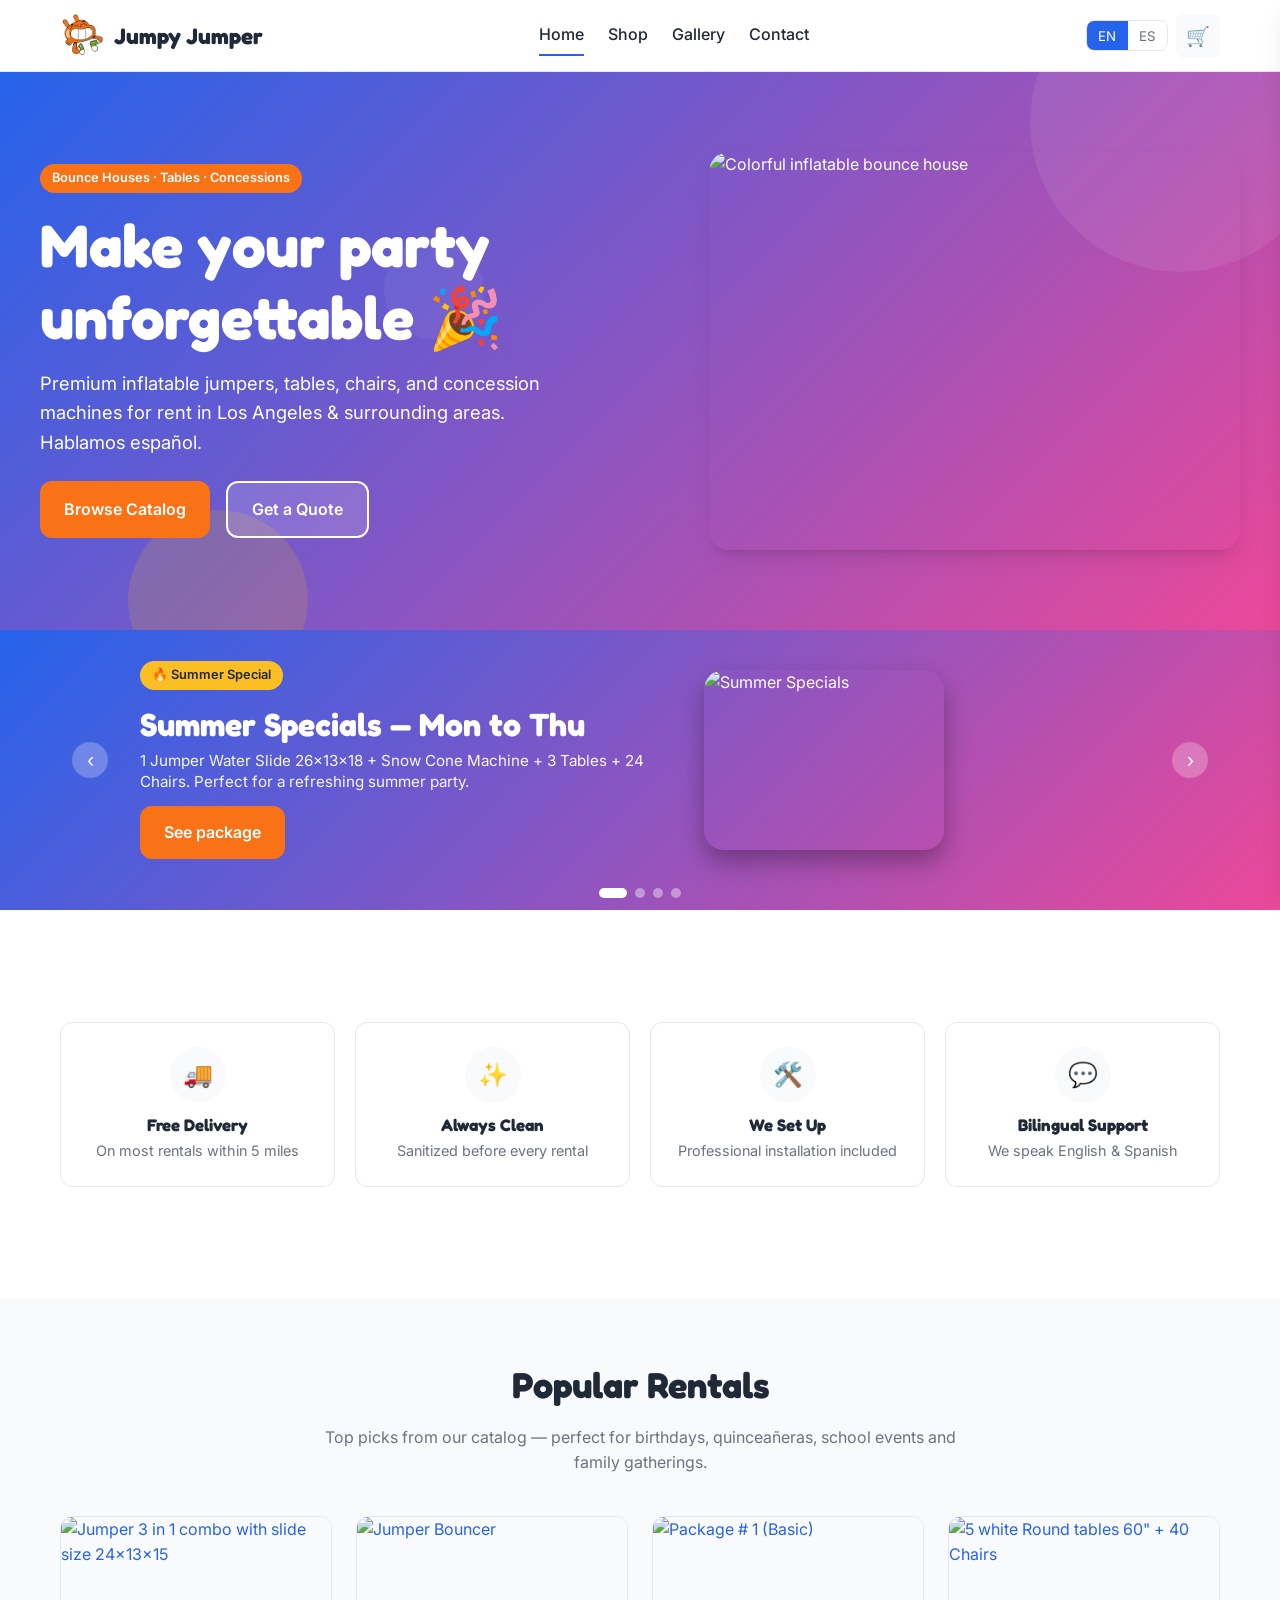
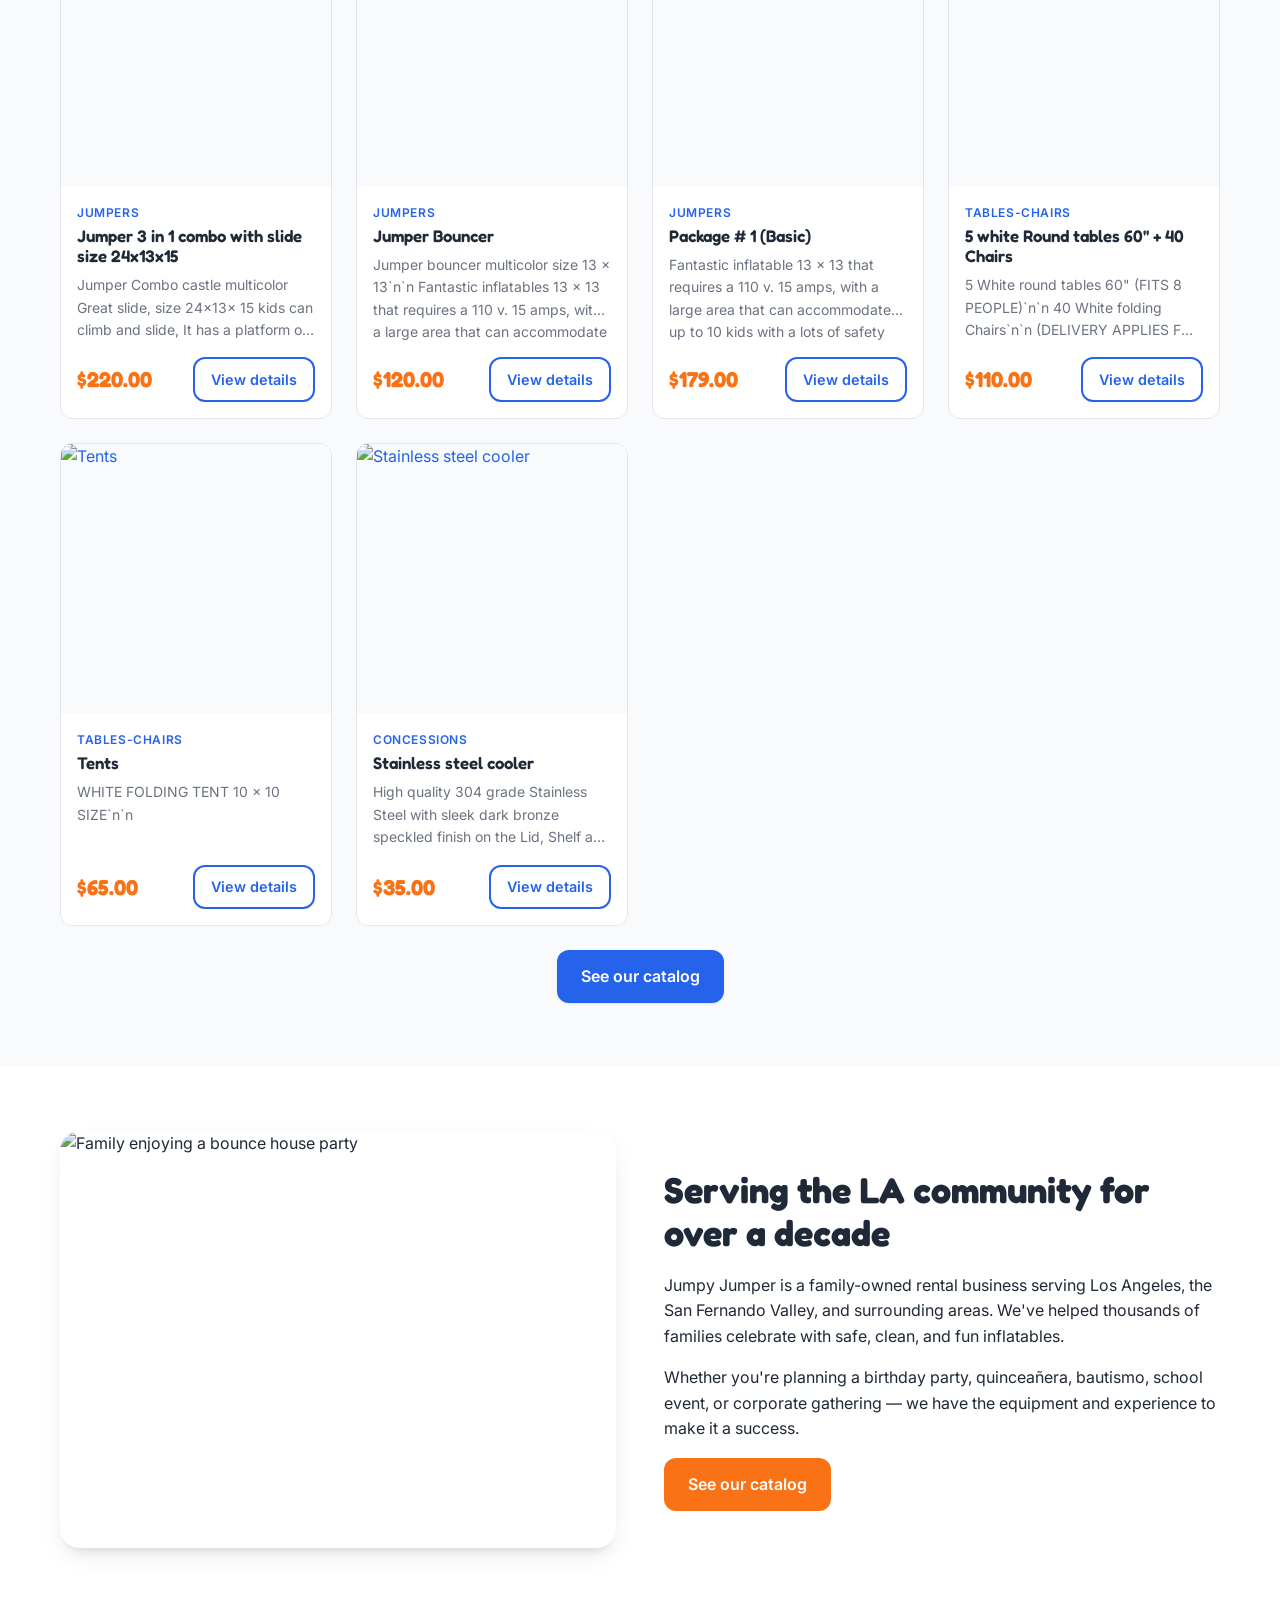
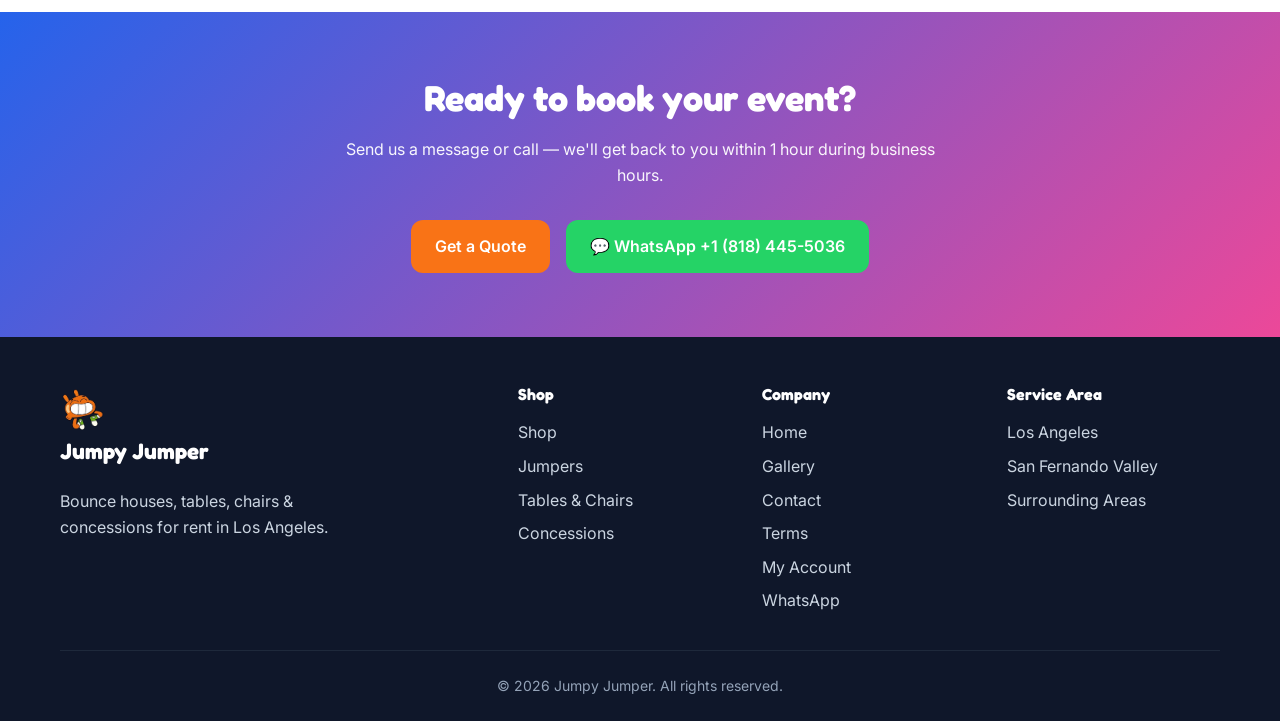
==== index.html @ 6c8d1ab4 "Initial commit" ====
<!DOCTYPE html>
<html lang="en" data-lang="en">
<head>
  <meta charset="UTF-8" />
  <meta name="viewport" content="width=device-width, initial-scale=1" />
  <title>Jumpy Jumper — Bounce Houses, Tables & Concessions for Rent in LA</title>
  <meta name="description" content="Premium inflatable jumpers, tables, chairs, and concession machines for rent in Los Angeles & surrounding areas. Bilingual service. Free delivery within 5 miles." />
  <meta property="og:title" content="Jumpy Jumper — Bounce House Rentals in LA" />
  <meta property="og:description" content="Castillos inflables, mesas y concesiones en renta en Los Angeles." />

  <link rel="preconnect" href="https://fonts.googleapis.com" />
  <link rel="preconnect" href="https://fonts.gstatic.com" crossorigin />
  <link href="https://fonts.googleapis.com/css2?family=Inter:wght@400;500;600;700&family=Fredoka:wght@500;600;700&display=swap" rel="stylesheet" />

  <link rel="stylesheet" href="css/styles.css" />
  <link rel="stylesheet" href="css/animations.css" />

  <link rel="icon" type="image/x-icon" href="assets/favicon.ico" />
  <link rel="icon" type="image/png" href="assets/logo.png" />
</head>
<body>
  <header class="jj-header">
    <div class="jj-container jj-header__inner">
      <a href="index.html" class="jj-logo">
        <img src="assets/logo.png" alt="Jumpy Jumper" class="jj-logo__img" />
        <span>Jumpy Jumper</span>
      </a>
      <nav class="jj-nav" aria-label="Main">
        <a href="index.html" data-i18n="nav.home">Home</a>
        <a href="shop.html" data-i18n="nav.shop">Shop</a>
        <a href="gallery.html" data-i18n="nav.gallery">Gallery</a>
        <a href="contact.html" data-i18n="nav.contact">Contact</a>
      </nav>
      <div class="jj-header__actions">
        <div class="jj-lang-toggle" role="group" aria-label="Language">
          <button data-set-lang="en" class="is-active">EN</button>
          <button data-set-lang="es">ES</button>
        </div>
        <button id="jjCartBtn" class="jj-cart-btn" aria-label="Open cart">
          <span aria-hidden="true">🛒</span>
          <span id="jjCartCount" class="jj-cart-count" style="display: none;">0</span>
        </button>
        <button id="jjMenuToggle" class="jj-menu-toggle" aria-label="Open menu">☰</button>
      </div>
    </div>
    <div id="jjMobileNav" class="jj-mobile-nav">
      <a href="index.html" data-i18n="nav.home">Home</a>
      <a href="shop.html" data-i18n="nav.shop">Shop</a>
      <a href="gallery.html" data-i18n="nav.gallery">Gallery</a>
      <a href="contact.html" data-i18n="nav.contact">Contact</a>
    </div>
  </header>
  <section class="jj-hero">
    <div class="jj-hero__shapes">
      <span></span><span></span><span></span>
    </div>
    <div class="jj-container jj-hero__inner">
      <div class="jj-hero__text">
        <span class="jj-tag" data-i18n="home.tag">Bounce Houses · Tables · Concessions</span>
        <h1 data-i18n="home.title">Make your party unforgettable 🎉</h1>
        <p data-i18n="home.subtitle">Premium inflatable jumpers, tables, chairs, and concession machines for rent in Los Angeles & surrounding areas. Hablamos español.</p>
        <div class="jj-hero__cta">
          <a href="shop.html" class="jj-btn jj-btn--accent" data-i18n="home.ctaShop">Browse Catalog</a>
          <a href="contact.html" class="jj-btn jj-btn--ghost" style="background: rgba(255,255,255,.15); color: white; border-color: white;" data-i18n="home.ctaContact">Get a Quote</a>
        </div>
      </div>
      <div class="jj-hero__image">
        <img src="https://images.unsplash.com/photo-1530103862676-de8c9debad1d?w=900&q=80&auto=format&fit=crop" alt="Colorful inflatable bounce house" />
      </div>
    </div>
  </section>

  
  <!-- PROMO BANNER -->
  <section class="jj-promo-banner" id="jjPromoBanner">
    <div class="jj-container">
      <div class="jj-promo-banner__inner">
        <div class="jj-promo-slide is-active" data-slide="0">
          <div class="jj-promo-slide__content">
            <span class="jj-tag" data-i18n="promo.s1.tag">🔥 Summer Special</span>
            <h2 class="jj-promo-slide__title" data-i18n="promo.s1.title">Summer Specials — Mon to Thu</h2>
            <p class="jj-promo-slide__desc" data-i18n="promo.s1.desc">1 Jumper Water Slide 26x13x18 + Snow Cone Machine + 3 Tables + 24 Chairs. Perfect for a refreshing summer party.</p>
            <a href="shop.html" class="jj-btn jj-btn--accent" data-i18n="promo.s1.cta">See package</a>
          </div>
          <div class="jj-promo-slide__image">
            <img src="https://www.jumpy-jumper.com/web/wp-content/uploads/2017/07/slide-9-5.gif" alt="Summer Specials" loading="lazy" />
          </div>
        </div>

        <div class="jj-promo-slide" data-slide="1">
          <div class="jj-promo-slide__content">
            <span class="jj-tag" data-i18n="promo.s2.tag">💰 Save More</span>
            <h2 class="jj-promo-slide__title" data-i18n="promo.s2.title">Combo Packages from $170</h2>
            <p class="jj-promo-slide__desc" data-i18n="promo.s2.desc">Jumper combo with slide + 3 tables + 24 chairs. The best value for houses and parks.</p>
            <a href="shop.html" class="jj-btn jj-btn--accent" data-i18n="promo.s2.cta">Browse packages</a>
          </div>
          <div class="jj-promo-slide__image">
            <img src="https://www.jumpy-jumper.com/web/wp-content/uploads/2017/07/slide-7-2.jpg" alt="Combo Packages" loading="lazy" />
          </div>
        </div>

        <div class="jj-promo-slide" data-slide="2">
          <div class="jj-promo-slide__content">
            <span class="jj-tag" data-i18n="promo.s3.tag">🎉 Special</span>
            <h2 class="jj-promo-slide__title" data-i18n="promo.s3.title">Big size Jumper 3 in 1 Combo</h2>
            <p class="jj-promo-slide__desc" data-i18n="promo.s3.desc">31 x 15 x 15 ft. Ideal for big kids and teens. Long slide, room for everyone.</p>
            <a href="shop.html" class="jj-btn jj-btn--accent" data-i18n="promo.s3.cta">View details</a>
          </div>
          <div class="jj-promo-slide__image">
            <img src="https://www.jumpy-jumper.com/web/wp-content/uploads/2015/08/slide-41.jpg" alt="Big Jumper Combo" loading="lazy" />
          </div>
        </div>

        <div class="jj-promo-slide" data-slide="3">
          <div class="jj-promo-slide__content">
            <span class="jj-tag" data-i18n="promo.s4.tag">🌴 Pool Party</span>
            <h2 class="jj-promo-slide__title" data-i18n="promo.s4.title">Water Slides for Pool Parties</h2>
            <p class="jj-promo-slide__desc" data-i18n="promo.s4.desc">Make a splash with our water slides. Perfect for birthdays, summer camps and family gatherings.</p>
            <a href="shop.html" class="jj-btn jj-btn--accent" data-i18n="promo.s4.cta">Browse water slides</a>
          </div>
          <div class="jj-promo-slide__image">
            <img src="https://www.jumpy-jumper.com/web/wp-content/uploads/2015/08/slide-3.jpg" alt="Water Slides" loading="lazy" />
          </div>
        </div>

        <div class="jj-promo-banner__arrows">
          <button class="jj-promo-banner__arrow" id="jjPromoPrev" aria-label="Previous slide">‹</button>
          <button class="jj-promo-banner__arrow" id="jjPromoNext" aria-label="Next slide">›</button>
        </div>
      </div>

      <div class="jj-promo-banner__dots" id="jjPromoDots">
        <button class="jj-promo-banner__dot is-active" data-slide-to="0" aria-label="Slide 1"></button>
        <button class="jj-promo-banner__dot" data-slide-to="1" aria-label="Slide 2"></button>
        <button class="jj-promo-banner__dot" data-slide-to="2" aria-label="Slide 3"></button>
        <button class="jj-promo-banner__dot" data-slide-to="3" aria-label="Slide 4"></button>
      </div>
    </div>
  </section>

  <section class="jj-section">
    <div class="jj-container">
      <div class="jj-features">
        <div class="jj-feature">
          <div class="jj-feature__icon">🚚</div>
          <h3 data-i18n="feat.delivery.title">Free Delivery</h3>
          <p data-i18n="feat.delivery.desc">On most rentals within 5 miles</p>
        </div>
        <div class="jj-feature">
          <div class="jj-feature__icon">✨</div>
          <h3 data-i18n="feat.clean.title">Always Clean</h3>
          <p data-i18n="feat.clean.desc">Sanitized before every rental</p>
        </div>
        <div class="jj-feature">
          <div class="jj-feature__icon">🛠️</div>
          <h3 data-i18n="feat.setup.title">We Set Up</h3>
          <p data-i18n="feat.setup.desc">Professional installation included</p>
        </div>
        <div class="jj-feature">
          <div class="jj-feature__icon">💬</div>
          <h3 data-i18n="feat.support.title">Bilingual Support</h3>
          <p data-i18n="feat.support.desc">We speak English & Spanish</p>
        </div>
      </div>
    </div>
  </section>

  <section class="jj-section jj-section--alt">
    <div class="jj-container">
      <div class="jj-section-header">
        <h2 data-i18n="home.featured.title">Popular Rentals</h2>
        <p data-i18n="home.featured.subtitle">Top picks from our catalog — perfect for birthdays, quinceañeras, school events and family gatherings.</p>
      </div>
      <div id="jjFeaturedGrid" class="jj-grid">
        <div class="jj-loading"><div class="jj-spinner"></div></div>
      </div>
      <div class="jj-text-center jj-mt-3">
        <a href="shop.html" class="jj-btn jj-btn--primary" data-i18n="home.about.cta">See our catalog</a>
      </div>
    </div>
  </section>

  <section class="jj-section">
    <div class="jj-container">
      <div class="jj-about-grid">
        <div class="jj-hero__image" style="aspect-ratio: 4/3;">
          <img src="https://images.unsplash.com/photo-1530103862676-de8c9debad1d?w=900&q=80&auto=format&fit=crop" alt="Family enjoying a bounce house party" />
        </div>
        <div>
          <h2 data-i18n="home.about.title">Serving the LA community for over a decade</h2>
          <p data-i18n="home.about.p1">Jumpy Jumper is a family-owned rental business serving Los Angeles, the San Fernando Valley, and surrounding areas. We've helped thousands of families celebrate with safe, clean, and fun inflatables.</p>
          <p data-i18n="home.about.p2">Whether you're planning a birthday party, quinceañera, bautismo, school event, or corporate gathering — we have the equipment and experience to make it a success.</p>
          <a href="shop.html" class="jj-btn jj-btn--accent" data-i18n="home.about.cta">See our catalog</a>
        </div>
      </div>
    </div>
  </section>

  <section class="jj-section" style="background: linear-gradient(135deg, var(--jj-blue), var(--jj-pink)); color: white; text-align: center;">
    <div class="jj-container">
      <h2 style="color: white;" data-i18n="home.cta.title">Ready to book your event?</h2>
      <p style="opacity: 0.95; max-width: 600px; margin: 0 auto 2rem;" data-i18n="home.cta.subtitle">Send us a message or call — we'll get back to you within 1 hour during business hours.</p>
      <div class="jj-flex" style="justify-content: center;">
        <a href="contact.html" class="jj-btn jj-btn--accent" data-i18n="home.ctaContact">Get a Quote</a>
        <a href="https://wa.me/18184455036" target="_blank" rel="noopener" class="jj-btn" style="background: #25D366; color: white;">💬 WhatsApp +1 (818) 445-5036</a>
      </div>
    </div>
  </section>
  <footer class="jj-footer">
    <div class="jj-container">
      <div class="jj-footer__grid">
        <div>
          <a href="index.html" class="jj-logo" style="color: white; margin-bottom: 1rem;">
            <img src="assets/logo.png" alt="Jumpy Jumper" class="jj-logo__img" />
            <span>Jumpy Jumper</span>
          </a>
          <p data-i18n="footer.tagline" style="margin-top: 1rem; max-width: 320px;">Bounce houses, tables, chairs & concessions for rent in Los Angeles.</p>
        </div>
        <div>
          <h4 data-i18n="footer.shop">Shop</h4>
          <a href="shop.html" data-i18n="nav.shop">Shop</a>
          <a href="shop.html?cat=jumpers">Jumpers</a>
          <a href="shop.html?cat=tables-chairs">Tables & Chairs</a>
          <a href="shop.html?cat=concessions">Concessions</a>
        </div>
        <div>
          <h4 data-i18n="footer.company">Company</h4>
          <a href="index.html" data-i18n="nav.home">Home</a>
          <a href="gallery.html" data-i18n="nav.gallery">Gallery</a>
          <a href="contact.html" data-i18n="nav.contact">Contact</a>
          <a href="terms.html" data-i18n="nav.terms">Terms</a>
          <a href="account.html" data-i18n="nav.account">My Account</a>
          <a href="https://wa.me/18184455036" target="_blank" rel="noopener">WhatsApp</a>
        </div>
        <div>
          <h4 data-i18n="footer.service">Service Area</h4>
          <a>Los Angeles</a>
          <a>San Fernando Valley</a>
          <a>Surrounding Areas</a>
        </div>
      </div>
      <div class="jj-footer__bottom">
        <span data-i18n="footer.legal">© 2026 Jumpy Jumper. All rights reserved.</span>
      </div>
    </div>
  </footer>
  <div id="jjCartOverlay" class="jj-cart-overlay"></div>
  <aside id="jjCart" class="jj-cart" aria-label="Shopping cart">
    <div class="jj-cart__header">
      <h2 data-i18n="cart.title">Your Cart</h2>
      <button id="jjCartClose" class="jj-cart__close" aria-label="Close cart">✕</button>
    </div>
    <div id="jjCartBody" class="jj-cart__body"></div>
    <div id="jjCartFooter" class="jj-cart__footer" style="display: none;">
      <div class="jj-cart__total">
        <span data-i18n="cart.subtotal">Subtotal</span>
        <span id="jjCartTotal">$0.00</span>
      </div>
      <div class="jj-cart__checkout-btns">
        <button id="jjCheckoutWhatsApp" class="jj-btn jj-btn--accent jj-btn--block">💬 <span data-i18n="cart.checkout.whatsapp">Checkout via WhatsApp</span></button>
        <button id="jjCheckoutEmail" class="jj-btn jj-btn--ghost jj-btn--block">✉️ <span data-i18n="cart.checkout.email">Checkout via Email</span></button>
      </div>
      <p class="jj-cart__note" data-i18n="cart.note">We'll confirm availability and total (incl. delivery & taxes) within 1 hour.</p>
    </div>
  </aside>
  <script src="js/i18n.js"></script>
  <script src="js/cart.js"></script>
  <script src="js/main.js"></script>
  <script src="js/animations.js"></script>
  <script>jjApplyI18N(jjGetLang());</script>
</body>
</html>
---- css/styles.css ----
/* ============================================
   JUMPY JUMPER —â€ Modern re-design
   Mobile-first, bilingual, WCAG-friendly
   ============================================ */

:root {
  /* Palette */
  --jj-blue: #2563eb;
  --jj-blue-dark: #1d4ed8;
  --jj-orange: #f97316;
  --jj-orange-dark: #ea580c;
  --jj-yellow: #fbbf24;
  --jj-pink: #ec4899;
  --jj-green: #10b981;
  --jj-text: #1f2937;
  --jj-text-muted: #6b7280;
  --jj-bg: #ffffff;
  --jj-bg-alt: #f9fafb;
  --jj-border: #e5e7eb;
  --jj-shadow: 0 1px 3px rgba(0,0,0,.06), 0 1px 2px rgba(0,0,0,.04);
  --jj-shadow-lg: 0 10px 25px -5px rgba(0,0,0,.1), 0 8px 10px -6px rgba(0,0,0,.1);

  /* Sizing */
  --jj-radius: 12px;
  --jj-radius-sm: 8px;
  --jj-radius-lg: 20px;
  --jj-container: 1200px;
  --jj-header-h: 72px;

  /* Type */
  --jj-font-body: 'Inter', -apple-system, BlinkMacSystemFont, 'Segoe UI', Roboto, sans-serif;
  --jj-font-display: 'Fredoka', 'Inter', sans-serif;
}

*, *::before, *::after { box-sizing: border-box; }

html { scroll-behavior: smooth; }

body {
  margin: 0;
  font-family: var(--jj-font-body);
  color: var(--jj-text);
  background: var(--jj-bg);
  line-height: 1.6;
  -webkit-font-smoothing: antialiased;
}

img { max-width: 100%; height: auto; display: block; }

a { color: var(--jj-blue); text-decoration: none; }
a:hover { color: var(--jj-blue-dark); }

h1, h2, h3, h4 {
  font-family: var(--jj-font-display);
  font-weight: 700;
  line-height: 1.2;
  margin: 0 0 0.5em;
  color: var(--jj-text);
}

h1 { font-size: clamp(2rem, 5vw, 3.25rem); }
h2 { font-size: clamp(1.5rem, 3.5vw, 2.25rem); }
h3 { font-size: clamp(1.15rem, 2.5vw, 1.4rem); }

p { margin: 0 0 1em; }

button { font-family: inherit; cursor: pointer; border: none; background: none; }

/* ============================================
   LAYOUT
   ============================================ */
.jj-container {
  max-width: var(--jj-container);
  margin: 0 auto;
  padding: 0 1.25rem;
}

.jj-section { padding: 4rem 0; }
.jj-section--alt { background: var(--jj-bg-alt); }

.jj-grid {
  display: grid;
  gap: 1.5rem;
  grid-template-columns: repeat(auto-fill, minmax(260px, 1fr));
}

.jj-flex { display: flex; flex-wrap: wrap; gap: 1rem; align-items: center; }

/* ============================================
   BUTTONS
   ============================================ */
.jj-btn {
  display: inline-flex;
  align-items: center;
  justify-content: center;
  gap: 0.5rem;
  padding: 0.85rem 1.5rem;
  border-radius: var(--jj-radius);
  font-weight: 600;
  font-size: 1rem;
  transition: transform .15s ease, box-shadow .15s ease, background .15s ease;
  text-align: center;
  min-height: 48px;
}
.jj-btn:hover { transform: translateY(-1px); }
.jj-btn:active { transform: translateY(0); }

.jj-btn--primary { background: var(--jj-blue); color: white; box-shadow: var(--jj-shadow); }
.jj-btn--primary:hover { background: var(--jj-blue-dark); color: white; }

.jj-btn--accent { background: var(--jj-orange); color: white; }
.jj-btn--accent:hover { background: var(--jj-orange-dark); color: white; }

.jj-btn--ghost { background: white; color: var(--jj-blue); border: 2px solid var(--jj-blue); }
.jj-btn--ghost:hover { background: var(--jj-blue); color: white; }

.jj-btn--block { width: 100%; }
.jj-btn--sm { padding: 0.55rem 1rem; min-height: 38px; font-size: 0.9rem; }

/* ============================================
   HEADER
   ============================================ */
.jj-header {
  position: sticky;
  top: 0;
  z-index: 50;
  background: rgba(255,255,255,0.95);
  backdrop-filter: blur(8px);
  border-bottom: 1px solid var(--jj-border);
  height: var(--jj-header-h);
  display: flex;
  align-items: center;
}
.jj-header__inner {
  display: flex;
  align-items: center;
  justify-content: space-between;
  width: 100%;
  gap: 1rem;
}
.jj-logo {
  display: flex;
  align-items: center;
  gap: 0.6rem;
  font-family: var(--jj-font-display);
  font-size: 1.4rem;
  font-weight: 700;
  color: var(--jj-text);
}
.jj-logo__mark {
  width: 38px; height: 38px;
  border-radius: 50%;
  background: linear-gradient(135deg, var(--jj-blue), var(--jj-orange));
  display: grid; place-items: center;
  color: white; font-size: 1.3rem;
}
.jj-logo__img {
  height: 44px;
  width: auto;
  border-radius: 8px;
}
.jj-logo:hover { color: var(--jj-text); }

.jj-nav { display: none; gap: 1.5rem; align-items: center; }
.jj-nav a {
  color: var(--jj-text);
  font-weight: 500;
  padding: 0.4rem 0;
  border-bottom: 2px solid transparent;
  transition: border-color .15s ease;
}
.jj-nav a:hover, .jj-nav a.is-active {
  border-bottom-color: var(--jj-blue);
  color: var(--jj-text);
}

.jj-header__actions { display: flex; align-items: center; gap: 0.5rem; }

.jj-lang-toggle {
  display: inline-flex;
  border: 1px solid var(--jj-border);
  border-radius: var(--jj-radius-sm);
  overflow: hidden;
  font-size: 0.85rem;
  font-weight: 600;
}
.jj-lang-toggle button {
  padding: 0.4rem 0.7rem;
  color: var(--jj-text-muted);
  background: white;
}
.jj-lang-toggle button.is-active {
  background: var(--jj-blue);
  color: white;
}

.jj-cart-btn {
  position: relative;
  width: 44px; height: 44px;
  border-radius: var(--jj-radius-sm);
  background: var(--jj-bg-alt);
  display: grid; place-items: center;
  color: var(--jj-text);
  font-size: 1.2rem;
}
.jj-cart-btn:hover { background: var(--jj-border); }
.jj-cart-count {
  position: absolute;
  top: -4px; right: -4px;
  background: var(--jj-orange);
  color: white;
  font-size: 0.7rem;
  font-weight: 700;
  min-width: 20px; height: 20px;
  border-radius: 10px;
  display: grid; place-items: center;
  padding: 0 5px;
}

.jj-menu-toggle {
  display: grid;
  width: 44px; height: 44px;
  place-items: center;
  border-radius: var(--jj-radius-sm);
  background: var(--jj-bg-alt);
  color: var(--jj-text);
  font-size: 1.3rem;
}

.jj-mobile-nav {
  display: none;
  position: absolute;
  top: var(--jj-header-h);
  left: 0; right: 0;
  background: white;
  border-bottom: 1px solid var(--jj-border);
  padding: 1rem;
  box-shadow: var(--jj-shadow);
}
.jj-mobile-nav.is-open { display: block; }
.jj-mobile-nav a {
  display: block;
  padding: 0.75rem 0.5rem;
  color: var(--jj-text);
  font-weight: 500;
  border-bottom: 1px solid var(--jj-border);
}

@media (min-width: 880px) {
  .jj-nav { display: flex; }
  .jj-menu-toggle { display: none; }
}

.jj-about-grid {
  display: grid;
  grid-template-columns: 1fr;
  gap: 3rem;
  align-items: center;
}
@media (min-width: 760px) {
  .jj-about-grid { grid-template-columns: 1fr 1fr; gap: 3rem; }
}

/* ============================================
   HERO
   ============================================ */
.jj-hero {
  position: relative;
  min-height: 480px;
  background: linear-gradient(135deg, var(--jj-blue) 0%, var(--jj-pink) 100%);
  color: white;
  display: flex;
  align-items: center;
  overflow: hidden;
}
.jj-hero__inner {
  display: grid;
  grid-template-columns: 1fr;
  gap: 2rem;
  align-items: center;
  padding: 3rem 0;
  position: relative;
  z-index: 2;
}
.jj-hero__text h1 {
  color: white;
  font-size: clamp(2.25rem, 6vw, 3.75rem);
  margin-bottom: 1rem;
}
.jj-hero__text p {
  font-size: 1.15rem;
  opacity: 0.95;
  margin-bottom: 1.5rem;
  max-width: 540px;
}
.jj-hero__cta { display: flex; gap: 1rem; flex-wrap: wrap; }
.jj-hero__image {
  border-radius: var(--jj-radius-lg);
  overflow: hidden;
  box-shadow: var(--jj-shadow-lg);
  aspect-ratio: 4/3;
}
.jj-hero__image img { width: 100%; height: 100%; object-fit: cover; }

.jj-hero__shapes {
  position: absolute; inset: 0;
  pointer-events: none;
  overflow: hidden;
  z-index: 1;
}
.jj-hero__shapes span {
  position: absolute;
  border-radius: 50%;
  background: rgba(255,255,255,0.08);
}
.jj-hero__shapes span:nth-child(1) { width: 300px; height: 300px; top: -100px; right: -50px; }
.jj-hero__shapes span:nth-child(2) { width: 180px; height: 180px; bottom: -60px; left: 10%; background: rgba(255,200,0,0.15); }
.jj-hero__shapes span:nth-child(3) { width: 100px; height: 100px; top: 30%; left: 30%; background: rgba(255,255,255,0.05); }

@media (min-width: 760px) {
  .jj-hero__inner { grid-template-columns: 1.2fr 1fr; padding: 5rem 0; }
}

/* ============================================
   FEATURES (icon row)
   ============================================ */
.jj-features {
  display: grid;
  grid-template-columns: repeat(auto-fit, minmax(220px, 1fr));
  gap: 1.25rem;
  padding: 3rem 0;
}
.jj-feature {
  background: white;
  border: 1px solid var(--jj-border);
  border-radius: var(--jj-radius);
  padding: 1.5rem;
  text-align: center;
  transition: transform .2s, box-shadow .2s;
}
.jj-feature:hover { transform: translateY(-4px); box-shadow: var(--jj-shadow-lg); }
.jj-feature__icon {
  width: 56px; height: 56px;
  margin: 0 auto 0.75rem;
  border-radius: 50%;
  background: var(--jj-bg-alt);
  display: grid; place-items: center;
  font-size: 1.5rem;
}
.jj-feature h3 { font-size: 1.05rem; margin-bottom: 0.25rem; }
.jj-feature p { font-size: 0.9rem; color: var(--jj-text-muted); margin: 0; }

/* ============================================
   PRODUCT CARD
   ============================================ */
.jj-card {
  background: white;
  border: 1px solid var(--jj-border);
  border-radius: var(--jj-radius);
  overflow: hidden;
  transition: transform .2s, box-shadow .2s;
  display: flex;
  flex-direction: column;
}
.jj-card:hover { transform: translateY(-4px); box-shadow: var(--jj-shadow-lg); }
.jj-card__img {
  aspect-ratio: 1;
  overflow: hidden;
  background: var(--jj-bg-alt);
}
.jj-card__img img {
  width: 100%; height: 100%; object-fit: cover;
  transition: transform .35s ease;
}
.jj-card:hover .jj-card__img img { transform: scale(1.05); }
.jj-card__body { padding: 1rem; flex: 1; display: flex; flex-direction: column; }
.jj-card__cat {
  font-size: 0.75rem;
  text-transform: uppercase;
  letter-spacing: 0.05em;
  color: var(--jj-blue);
  font-weight: 600;
  margin-bottom: 0.25rem;
}
.jj-card__title {
  font-family: var(--jj-font-display);
  font-weight: 600;
  font-size: 1.05rem;
  margin-bottom: 0.5rem;
  color: var(--jj-text);
}
.jj-card__title a { color: inherit; }
.jj-card__desc {
  font-size: 0.875rem;
  color: var(--jj-text-muted);
  margin-bottom: 1rem;
  flex: 1;
  display: -webkit-box;
  -webkit-line-clamp: 3;
  -webkit-box-orient: vertical;
  overflow: hidden;
}
.jj-card__footer {
  display: flex;
  align-items: center;
  justify-content: space-between;
  gap: 0.75rem;
}
.jj-card__price {
  font-family: var(--jj-font-display);
  font-size: 1.35rem;
  font-weight: 700;
  color: var(--jj-orange);
}

/* ============================================
   CATEGORY PILLS
   ============================================ */
.jj-categories {
  display: flex;
  gap: 0.5rem;
  flex-wrap: wrap;
  margin-bottom: 2rem;
}
.jj-cat-pill {
  padding: 0.55rem 1.1rem;
  border-radius: 999px;
  border: 1px solid var(--jj-border);
  background: white;
  color: var(--jj-text);
  font-weight: 500;
  font-size: 0.9rem;
  transition: all .15s ease;
}
.jj-cat-pill:hover { border-color: var(--jj-blue); color: var(--jj-blue); }
.jj-cat-pill.is-active {
  background: var(--jj-blue);
  border-color: var(--jj-blue);
  color: white;
}

/* ============================================
   PRODUCT DETAIL
   ============================================ */
.jj-detail {
  display: grid;
  grid-template-columns: 1fr;
  gap: 2rem;
  padding: 2rem 0 4rem;
}
.jj-detail__img {
  border-radius: var(--jj-radius-lg);
  overflow: hidden;
  background: var(--jj-bg-alt);
  aspect-ratio: 1;
}
.jj-detail__img img { width: 100%; height: 100%; object-fit: cover; }
.jj-detail__body h1 { font-size: 1.85rem; }
.jj-detail__price {
  font-family: var(--jj-font-display);
  font-size: 2.5rem;
  color: var(--jj-orange);
  font-weight: 700;
  margin: 0.5rem 0 1.5rem;
}
.jj-detail__desc {
  color: var(--jj-text-muted);
  line-height: 1.7;
  margin-bottom: 2rem;
  white-space: pre-line;
}
.jj-detail__actions { display: flex; gap: 1rem; flex-wrap: wrap; }
.jj-qty {
  display: inline-flex;
  align-items: center;
  border: 1px solid var(--jj-border);
  border-radius: var(--jj-radius-sm);
  overflow: hidden;
}
.jj-qty button {
  width: 44px; height: 44px;
  font-size: 1.2rem;
  color: var(--jj-text);
}
.jj-qty button:hover { background: var(--jj-bg-alt); }
.jj-qty input {
  width: 50px;
  text-align: center;
  border: none;
  border-left: 1px solid var(--jj-border);
  border-right: 1px solid var(--jj-border);
  height: 44px;
  font-size: 1rem;
  font-weight: 600;
}
.jj-qty input:focus { outline: 2px solid var(--jj-blue); outline-offset: -2px; }

.jj-detail__meta {
  display: grid;
  gap: 0.75rem;
  margin: 2rem 0;
  padding: 1.25rem;
  background: var(--jj-bg-alt);
  border-radius: var(--jj-radius);
}
.jj-detail__meta div { display: flex; gap: 0.75rem; align-items: center; }
.jj-detail__meta strong { color: var(--jj-text); }
.jj-detail__meta span { color: var(--jj-text-muted); }

@media (min-width: 760px) {
  .jj-detail { grid-template-columns: 1fr 1fr; gap: 3rem; }
}

/* ============================================
   CART MODAL
   ============================================ */
.jj-cart-overlay {
  position: fixed;
  inset: 0;
  background: rgba(0,0,0,0.5);
  z-index: 100;
  opacity: 0;
  pointer-events: none;
  transition: opacity .25s ease;
}
.jj-cart-overlay.is-open { opacity: 1; pointer-events: auto; }

.jj-cart {
  position: fixed;
  top: 0; right: 0; bottom: 0;
  width: 100%;
  max-width: 440px;
  background: white;
  z-index: 101;
  transform: translateX(100%);
  transition: transform .25s ease;
  display: flex;
  flex-direction: column;
  box-shadow: var(--jj-shadow-lg);
}
.jj-cart.is-open { transform: translateX(0); }
.jj-cart__header {
  padding: 1.25rem;
  border-bottom: 1px solid var(--jj-border);
  display: flex;
  align-items: center;
  justify-content: space-between;
}
.jj-cart__header h2 { margin: 0; font-size: 1.25rem; }
.jj-cart__close {
  width: 36px; height: 36px;
  border-radius: 50%;
  background: var(--jj-bg-alt);
  display: grid; place-items: center;
  font-size: 1.2rem;
}
.jj-cart__body { flex: 1; overflow-y: auto; padding: 1.25rem; }
.jj-cart__empty {
  text-align: center;
  padding: 3rem 1rem;
  color: var(--jj-text-muted);
}
.jj-cart__empty-icon { font-size: 3rem; margin-bottom: 1rem; }

.jj-cart-item {
  display: grid;
  grid-template-columns: 64px 1fr auto;
  gap: 0.75rem;
  padding: 0.75rem 0;
  border-bottom: 1px solid var(--jj-border);
  align-items: center;
}
.jj-cart-item__img {
  width: 64px; height: 64px;
  border-radius: var(--jj-radius-sm);
  overflow: hidden;
  background: var(--jj-bg-alt);
}
.jj-cart-item__img img { width: 100%; height: 100%; object-fit: cover; }
.jj-cart-item__name { font-size: 0.9rem; font-weight: 500; line-height: 1.3; }
.jj-cart-item__name a { color: var(--jj-text); }
.jj-cart-item__price { font-size: 0.85rem; color: var(--jj-text-muted); }
.jj-cart-item__qty { display: flex; align-items: center; gap: 0.4rem; }
.jj-cart-item__qty button {
  width: 26px; height: 26px;
  border-radius: 50%;
  background: var(--jj-bg-alt);
  font-size: 0.9rem;
}
.jj-cart-item__qty button:hover { background: var(--jj-border); }
.jj-cart-item__qty span { min-width: 20px; text-align: center; font-size: 0.9rem; font-weight: 600; }
.jj-cart-item__remove {
  color: var(--jj-text-muted);
  font-size: 0.75rem;
  margin-top: 0.25rem;
  text-decoration: underline;
}

.jj-cart__footer {
  padding: 1.25rem;
  border-top: 1px solid var(--jj-border);
  background: var(--jj-bg-alt);
}
.jj-cart__total {
  display: flex;
  justify-content: space-between;
  font-size: 1.2rem;
  font-weight: 700;
  margin-bottom: 1rem;
}
.jj-cart__checkout-btns { display: grid; gap: 0.5rem; }
.jj-cart__note {
  font-size: 0.8rem;
  color: var(--jj-text-muted);
  text-align: center;
  margin-top: 0.75rem;
}

/* ============================================
   CONTACT
   ============================================ */
.jj-contact {
  display: grid;
  grid-template-columns: 1fr;
  gap: 2rem;
}
.jj-contact__info {
  background: var(--jj-bg-alt);
  border-radius: var(--jj-radius-lg);
  padding: 2rem;
}
.jj-contact__info a { display: flex; align-items: center; gap: 0.75rem; padding: 0.5rem 0; color: var(--jj-text); font-weight: 500; }
.jj-contact__info a:hover { color: var(--jj-blue); }
.jj-contact__info .icon {
  width: 44px; height: 44px;
  border-radius: 50%;
  background: white;
  display: grid; place-items: center;
  font-size: 1.2rem;
  color: var(--jj-blue);
}
.jj-contact__form {
  background: white;
  border: 1px solid var(--jj-border);
  border-radius: var(--jj-radius-lg);
  padding: 2rem;
}
.jj-form-group { margin-bottom: 1rem; }
.jj-form-group label { display: block; font-weight: 500; margin-bottom: 0.4rem; font-size: 0.9rem; }
.jj-form-group input,
.jj-form-group textarea,
.jj-form-group select {
  width: 100%;
  padding: 0.75rem;
  border: 1px solid var(--jj-border);
  border-radius: var(--jj-radius-sm);
  font-family: inherit;
  font-size: 1rem;
  background: white;
}
.jj-form-group input:focus,
.jj-form-group textarea:focus,
.jj-form-group select:focus { outline: 2px solid var(--jj-blue); outline-offset: -1px; border-color: var(--jj-blue); }
.jj-form-group textarea { min-height: 120px; resize: vertical; }

@media (min-width: 760px) {
  .jj-contact { grid-template-columns: 1fr 1.4fr; }
}

/* ============================================
   FOOTER
   ============================================ */
.jj-footer {
  background: #0f172a;
  color: #cbd5e1;
  padding: 3rem 0 1.5rem;
}
.jj-footer__grid {
  display: grid;
  grid-template-columns: 1fr;
  gap: 2rem;
  margin-bottom: 2rem;
}
.jj-footer h4 { color: white; margin-bottom: 0.75rem; font-size: 1rem; }
.jj-footer a { color: #cbd5e1; display: block; padding: 0.25rem 0; }
.jj-footer a:hover { color: white; }
.jj-footer__bottom {
  border-top: 1px solid #1e293b;
  padding-top: 1.5rem;
  text-align: center;
  font-size: 0.875rem;
  color: #94a3b8;
}

@media (min-width: 760px) {
  .jj-footer__grid { grid-template-columns: 2fr 1fr 1fr 1fr; }
}

/* ============================================
   UTILITIES
   ============================================ */
.jj-text-center { text-align: center; }
.jj-mt-1 { margin-top: 0.5rem; }
.jj-mt-2 { margin-top: 1rem; }
.jj-mt-3 { margin-top: 1.5rem; }
.jj-mt-4 { margin-top: 2rem; }
.jj-mb-2 { margin-bottom: 1rem; }
.jj-mb-3 { margin-bottom: 1.5rem; }

.jj-section-header {
  text-align: center;
  max-width: 640px;
  margin: 0 auto 2.5rem;
}
.jj-section-header p { color: var(--jj-text-muted); }

.jj-tag {
  display: inline-block;
  background: var(--jj-orange);
  color: white;
  padding: 0.25rem 0.75rem;
  border-radius: 999px;
  font-size: 0.8rem;
  font-weight: 600;
  margin-bottom: 1rem;
}

.jj-loading {
  text-align: center;
  padding: 3rem;
  color: var(--jj-text-muted);
}
.jj-spinner {
  width: 32px; height: 32px;
  border: 3px solid var(--jj-border);
  border-top-color: var(--jj-blue);
  border-radius: 50%;
  animation: jj-spin 0.8s linear infinite;
  margin: 0 auto 1rem;
}
@keyframes jj-spin { to { transform: rotate(360deg); } }

.jj-toast {
  position: fixed;
  bottom: 24px; left: 50%;
  transform: translateX(-50%) translateY(100px);
  background: var(--jj-text);
  color: white;
  padding: 0.75rem 1.25rem;
  border-radius: var(--jj-radius);
  box-shadow: var(--jj-shadow-lg);
  z-index: 200;
  opacity: 0;
  transition: transform .3s ease, opacity .3s ease;
  font-size: 0.9rem;
  font-weight: 500;
}
.jj-toast.is-show { transform: translateX(-50%) translateY(0); opacity: 1; }
.jj-toast--success { background: var(--jj-green); }

/* ============================================
   BILINGUAL VISIBILITY
   ============================================ */
[data-lang="en"] .jj-lang-es,
[data-lang="es"] .jj-lang-en { display: none !important; }


/* ============================================
   GALLERY
   ============================================ */
.jj-gallery-grid {
  display: grid;
  grid-template-columns: repeat(auto-fill, minmax(220px, 1fr));
  gap: 1rem;
}
.jj-gallery-item {
  position: relative;
  border-radius: var(--jj-radius);
  overflow: hidden;
  aspect-ratio: 1;
  background: var(--jj-bg-alt);
  cursor: pointer;
  transition: transform 0.4s cubic-bezier(0.16, 1, 0.3, 1);
}
.jj-gallery-item:hover { transform: scale(1.03); }
.jj-gallery-item img {
  width: 100%;
  height: 100%;
  object-fit: cover;
  transition: transform 0.6s cubic-bezier(0.16, 1, 0.3, 1);
}
.jj-gallery-item:hover img { transform: scale(1.08); }
.jj-gallery-item__caption {
  position: absolute;
  inset: auto 0 0 0;
  padding: 1rem;
  background: linear-gradient(180deg, transparent 0%, rgba(0,0,0,0.85) 100%);
  color: white;
  font-size: 0.875rem;
  font-weight: 500;
  transform: translateY(20px);
  opacity: 0;
  transition: transform 0.3s ease, opacity 0.3s ease;
}
.jj-gallery-item:hover .jj-gallery-item__caption {
  transform: translateY(0);
  opacity: 1;
}

/* ============================================
   TERMS
   ============================================ */
.jj-terms-section {
  padding: 2rem 0;
  border-bottom: 1px solid var(--jj-border);
}
.jj-terms-section:last-of-type { border-bottom: none; }
.jj-terms-section h2 {
  display: flex;
  align-items: center;
  gap: 0.5rem;
  font-size: 1.4rem;
  color: var(--jj-text);
  margin-bottom: 0.75rem;
}
.jj-terms-section p {
  color: var(--jj-text-muted);
  line-height: 1.7;
  margin-bottom: 0.5rem;
}

.jj-terms-warning {
  margin: 2.5rem 0;
  padding: 2rem;
  background: linear-gradient(135deg, #fef3c7 0%, #fde68a 100%);
  border-left: 4px solid var(--jj-orange);
  border-radius: var(--jj-radius);
}
.jj-terms-warning h2 {
  color: #92400e;
  display: flex;
  align-items: center;
  gap: 0.5rem;
}
.jj-terms-warning p { color: #78350f; margin-bottom: 1rem; }
.jj-terms-warning ul {
  margin: 0;
  padding-left: 1.5rem;
}
.jj-terms-warning li {
  color: #78350f;
  margin-bottom: 0.5rem;
  line-height: 1.6;
}
.jj-terms-warning li::marker {
  color: var(--jj-orange);
  font-weight: bold;
}

/* ============================================
   ACCOUNT
   ============================================ */
.jj-account-shell {
  max-width: 720px;
  margin: 0 auto;
  background: white;
  border: 1px solid var(--jj-border);
  border-radius: var(--jj-radius-lg);
  overflow: hidden;
  box-shadow: var(--jj-shadow);
}

.jj-account-tabs {
  display: flex;
  border-bottom: 1px solid var(--jj-border);
  background: var(--jj-bg-alt);
  overflow-x: auto;
}
.jj-account-tab {
  flex: 1;
  padding: 1rem 1.5rem;
  font-weight: 600;
  font-size: 0.95rem;
  color: var(--jj-text-muted);
  background: transparent;
  border-bottom: 3px solid transparent;
  white-space: nowrap;
  transition: all 0.25s ease;
  min-width: 140px;
}
.jj-account-tab:hover { color: var(--jj-text); background: rgba(0,0,0,0.03); }
.jj-account-tab.is-active {
  color: var(--jj-blue);
  background: white;
  border-bottom-color: var(--jj-blue);
}

.jj-account-panel {
  display: none;
  padding: 2.5rem;
  animation: jjFadeInUp 0.4s cubic-bezier(0.16, 1, 0.3, 1);
}
.jj-account-panel.is-active { display: block; }
.jj-account-panel h2 {
  margin-bottom: 0.5rem;
  font-size: 1.6rem;
}
.jj-account-panel h3 {
  font-size: 1.05rem;
  color: var(--jj-blue);
  margin-bottom: 1rem;
  padding-bottom: 0.5rem;
  border-bottom: 1px solid var(--jj-border);
}

.jj-form-grid {
  display: grid;
  grid-template-columns: 1fr;
  gap: 1rem;
  margin-bottom: 0;
}
@media (min-width: 560px) {
  .jj-form-grid { grid-template-columns: 1fr 1fr; }
}

.jj-form-row {
  display: flex;
  justify-content: space-between;
  align-items: center;
  margin: 1rem 0 1.5rem;
  flex-wrap: wrap;
  gap: 0.5rem;
}

.jj-checkbox {
  display: inline-flex;
  align-items: center;
  gap: 0.5rem;
  font-size: 0.9rem;
  color: var(--jj-text);
  cursor: pointer;
}
.jj-checkbox input { width: 18px; height: 18px; cursor: pointer; }

.jj-link {
  color: var(--jj-blue);
  background: none;
  border: none;
  padding: 0;
  font-weight: 600;
  cursor: pointer;
  text-decoration: underline;
  font-size: inherit;
  font-family: inherit;
}
.jj-link:hover { color: var(--jj-blue-dark); }

.jj-account-msg {
  margin-top: 1rem;
  padding: 0.75rem 1rem;
  border-radius: var(--jj-radius-sm);
  font-size: 0.9rem;
}
.jj-account-msg--success {
  background: #d1fae5;
  color: #065f46;
  border: 1px solid #6ee7b7;
}
.jj-account-msg--error {
  background: #fee2e2;
  color: #991b1b;
  border: 1px solid #fca5a5;
}

.jj-account-foot {
  margin-top: 1.5rem;
  padding-top: 1.5rem;
  border-top: 1px solid var(--jj-border);
  text-align: center;
  font-size: 0.9rem;
  color: var(--jj-text-muted);
  display: flex;
  justify-content: center;
  gap: 0.5rem;
  flex-wrap: wrap;
}

.jj-account-empty {
  text-align: center;
  padding: 3rem 1rem;
  color: var(--jj-text-muted);
}

@media (max-width: 560px) {
  .jj-account-panel { padding: 1.5rem; }
  .jj-account-tab { padding: 0.75rem 1rem; font-size: 0.85rem; min-width: auto; }
}

/* ============================================
   PROMO BANNER (slider de promociones)
   ============================================ */
.jj-promo-banner {
  position: relative;
  background: linear-gradient(135deg, var(--jj-blue) 0%, var(--jj-pink) 100%);
  padding: 1rem 0;
  overflow: hidden;
}
.jj-promo-banner__inner {
  position: relative;
  min-height: 280px;
  display: flex;
  align-items: center;
}
.jj-promo-slide {
  position: absolute;
  inset: 0;
  display: grid;
  grid-template-columns: 1fr;
  align-items: center;
  gap: 2rem;
  opacity: 0;
  transform: translateX(40px);
  transition: opacity 0.7s ease, transform 0.7s ease;
  pointer-events: none;
  color: white;
}
.jj-promo-slide.is-active {
  opacity: 1;
  transform: translateX(0);
  pointer-events: auto;
  position: relative;
}
.jj-promo-slide__content { z-index: 2; }
.jj-promo-slide__content .jj-tag {
  background: var(--jj-yellow);
  color: var(--jj-text);
}
.jj-promo-slide__title {
  color: white;
  font-size: clamp(1.5rem, 4vw, 2.4rem);
  margin-bottom: 0.5rem;
}
.jj-promo-slide__desc {
  opacity: 0.95;
  margin-bottom: 1.25rem;
  max-width: 540px;
  font-size: 1.05rem;
}
.jj-promo-slide__image {
  display: none;
  border-radius: var(--jj-radius-lg);
  overflow: hidden;
  box-shadow: 0 20px 40px rgba(0,0,0,0.3);
  aspect-ratio: 16/10;
}
.jj-promo-slide__image img { width: 100%; height: 100%; object-fit: cover; }

.jj-promo-banner__dots {
  position: absolute;
  bottom: 16px;
  left: 50%;
  transform: translateX(-50%);
  display: flex;
  gap: 0.5rem;
  z-index: 5;
}
.jj-promo-banner__dot {
  width: 10px;
  height: 10px;
  border-radius: 50%;
  background: rgba(255,255,255,0.4);
  border: none;
  cursor: pointer;
  transition: all 0.25s ease;
  padding: 0;
}
.jj-promo-banner__dot.is-active {
  background: white;
  width: 28px;
  border-radius: 5px;
}

.jj-promo-banner__arrows {
  position: absolute;
  inset: 0;
  display: flex;
  align-items: center;
  justify-content: space-between;
  padding: 0 1rem;
  pointer-events: none;
  z-index: 4;
}
.jj-promo-banner__arrow {
  pointer-events: auto;
  width: 40px;
  height: 40px;
  border-radius: 50%;
  background: rgba(255,255,255,0.2);
  color: white;
  font-size: 1.2rem;
  display: grid;
  place-items: center;
  backdrop-filter: blur(4px);
  transition: all 0.25s ease;
}
.jj-promo-banner__arrow:hover {
  background: rgba(255,255,255,0.35);
  transform: scale(1.08);
}

@media (min-width: 880px) {
  .jj-promo-slide {
    grid-template-columns: 1.3fr 1fr;
  }
  .jj-promo-slide__image { display: block; }
}


/* ============================================
   GALLERY (filter + lightbox)
   ============================================ */
.jj-gallery-filters {
  display: flex;
  gap: 0.5rem;
  justify-content: center;
  margin-bottom: 2rem;
  flex-wrap: wrap;
}

.jj-gallery-item {
  position: relative;
  border-radius: var(--jj-radius);
  overflow: hidden;
  aspect-ratio: 1;
  background: var(--jj-bg-alt);
  cursor: pointer;
  transition: transform 0.4s cubic-bezier(0.16, 1, 0.3, 1);
}
.jj-gallery-item:hover { transform: scale(1.02); }
.jj-gallery-item img,
.jj-gallery-item video {
  width: 100%;
  height: 100%;
  object-fit: cover;
  display: block;
  transition: transform 0.6s cubic-bezier(0.16, 1, 0.3, 1);
}
.jj-gallery-item:hover img,
.jj-gallery-item:hover video { transform: scale(1.08); }

.jj-gallery-item__caption {
  position: absolute;
  inset: auto 0 0 0;
  padding: 1.25rem 1rem 0.75rem;
  background: linear-gradient(180deg, transparent 0%, rgba(0,0,0,0.85) 100%);
  color: white;
  font-size: 0.875rem;
  font-weight: 500;
  transform: translateY(100%);
  opacity: 0;
  transition: transform 0.3s ease, opacity 0.3s ease;
}
.jj-gallery-item:hover .jj-gallery-item__caption {
  transform: translateY(0);
  opacity: 1;
}

.jj-gallery-item__play {
  position: absolute;
  top: 50%;
  left: 50%;
  transform: translate(-50%, -50%);
  width: 56px;
  height: 56px;
  border-radius: 50%;
  background: rgba(255,255,255,0.9);
  color: var(--jj-blue);
  display: grid;
  place-items: center;
  font-size: 1.4rem;
  pointer-events: none;
  transition: transform 0.3s ease, background 0.3s ease;
}
.jj-gallery-item:hover .jj-gallery-item__play {
  transform: translate(-50%, -50%) scale(1.1);
  background: white;
}
.jj-gallery-item--video video {
  /* keep playing subtle */
}

.jj-gallery-item__badge {
  position: absolute;
  top: 0.75rem;
  left: 0.75rem;
  background: rgba(0,0,0,0.7);
  color: white;
  padding: 0.2rem 0.6rem;
  border-radius: 999px;
  font-size: 0.7rem;
  font-weight: 700;
  letter-spacing: 0.05em;
  z-index: 2;
}

/* ============================================
   LIGHTBOX
   ============================================ */
.jj-lightbox {
  position: fixed;
  inset: 0;
  background: rgba(0,0,0,0.92);
  z-index: 300;
  display: grid;
  place-items: center;
  padding: 2rem;
  animation: jjFadeInUp 0.3s ease;
}
.jj-lightbox__content {
  max-width: 90vw;
  max-height: 85vh;
  display: flex;
  flex-direction: column;
  align-items: center;
  gap: 1rem;
}
.jj-lightbox__content img,
.jj-lightbox__content video {
  max-width: 90vw;
  max-height: 80vh;
  object-fit: contain;
  border-radius: var(--jj-radius);
}
.jj-lightbox__caption {
  color: white;
  font-size: 1.05rem;
  text-align: center;
  max-width: 600px;
  margin: 0;
}
.jj-lightbox__close {
  position: absolute;
  top: 1.5rem;
  right: 1.5rem;
  width: 48px;
  height: 48px;
  border-radius: 50%;
  background: rgba(255,255,255,0.15);
  color: white;
  font-size: 1.4rem;
  display: grid;
  place-items: center;
  backdrop-filter: blur(4px);
  transition: background 0.2s ease;
}
.jj-lightbox__close:hover { background: rgba(255,255,255,0.3); }

.jj-lightbox__nav {
  position: absolute;
  top: 50%;
  transform: translateY(-50%);
  width: 56px;
  height: 56px;
  border-radius: 50%;
  background: rgba(255,255,255,0.15);
  color: white;
  font-size: 2rem;
  display: grid;
  place-items: center;
  backdrop-filter: blur(4px);
  transition: background 0.2s ease;
}
.jj-lightbox__nav:hover { background: rgba(255,255,255,0.3); }
.jj-lightbox__nav--prev { left: 1.5rem; }
.jj-lightbox__nav--next { right: 1.5rem; }

/* ============================================
   PROMO BANNER (mejoras)
   ============================================ */
.jj-promo-banner {
  position: relative;
  background: linear-gradient(135deg, var(--jj-blue) 0%, var(--jj-pink) 100%);
  padding: 1rem 0 2.5rem;
  overflow: hidden;
  min-height: 220px;
}
.jj-promo-banner__inner {
  position: relative;
  min-height: 200px;
  display: flex;
  align-items: center;
}
.jj-promo-slide {
  position: absolute;
  inset: 0;
  display: grid;
  grid-template-columns: 1fr;
  align-items: center;
  gap: 1rem;
  opacity: 0;
  transform: translateX(40px);
  transition: opacity 0.7s ease, transform 0.7s ease;
  pointer-events: none;
  color: white;
  padding-right: 60px;
  padding-left: 60px;
}
.jj-promo-slide.is-active {
  opacity: 1;
  transform: translateX(0);
  pointer-events: auto;
  position: relative;
}
.jj-promo-slide__content { z-index: 2; }
.jj-promo-slide__content .jj-tag {
  background: var(--jj-yellow);
  color: var(--jj-text);
}
.jj-promo-slide__title {
  color: white;
  font-size: clamp(1.2rem, 3vw, 1.7rem);
  margin-bottom: 0.35rem;
}
.jj-promo-slide__desc {
  opacity: 0.95;
  margin-bottom: 0.85rem;
  max-width: 540px;
  font-size: 0.9rem;
  line-height: 1.4;
}
.jj-promo-slide__image {
  display: none;
  border-radius: var(--jj-radius-lg);
  overflow: hidden;
  box-shadow: 0 12px 24px rgba(0,0,0,0.3);
  aspect-ratio: 4/3;
  max-height: 160px;
}
.jj-promo-slide__image img {
  width: 100%;
  height: 100%;
  object-fit: cover;
  object-position: center;
}

.jj-promo-banner__dots {
  position: absolute;
  bottom: 0.75rem;
  left: 50%;
  transform: translateX(-50%);
  display: flex;
  gap: 0.5rem;
  z-index: 5;
}
.jj-promo-banner__dot {
  width: 10px;
  height: 10px;
  border-radius: 50%;
  background: rgba(255,255,255,0.4);
  border: none;
  cursor: pointer;
  transition: all 0.25s ease;
  padding: 0;
}
.jj-promo-banner__dot.is-active {
  background: white;
  width: 28px;
  border-radius: 5px;
}

.jj-promo-banner__arrows {
  position: absolute;
  top: 50%;
  left: 0;
  right: 0;
  transform: translateY(-50%);
  display: flex;
  justify-content: space-between;
  padding: 0 0.75rem;
  pointer-events: none;
  z-index: 4;
}
.jj-promo-banner__arrow {
  pointer-events: auto;
  width: 36px;
  height: 36px;
  border-radius: 50%;
  background: rgba(255,255,255,0.25);
  color: white;
  font-size: 1.2rem;
  display: grid;
  place-items: center;
  backdrop-filter: blur(6px);
  transition: all 0.2s ease;
}
.jj-promo-banner__arrow:hover {
  background: rgba(255,255,255,0.4);
  transform: scale(1.1);
}

@media (min-width: 880px) {
  .jj-promo-banner { padding: 1.25rem 0 2.5rem; }
  .jj-promo-banner__inner { min-height: 220px; }
  .jj-promo-slide {
    grid-template-columns: 1.3fr 1fr;
    padding-right: 80px;
    padding-left: 80px;
    gap: 1.5rem;
  }
  .jj-promo-slide__image {
    display: block;
    max-height: 180px;
  }
  .jj-promo-slide__title { font-size: clamp(1.5rem, 3.5vw, 2rem); }
  .jj-promo-slide__desc { font-size: 0.95rem; }
}
---- css/animations.css ----
/* ============================================
   ANIMATIONS & MOTION
   ============================================ */

/* Honor user's reduced-motion preference */
@media (prefers-reduced-motion: reduce) {
  *, *::before, *::after {
    animation-duration: 0.01ms !important;
    animation-iteration-count: 1 !important;
    transition-duration: 0.01ms !important;
  }
}

@keyframes jjFadeInUp {
  from { opacity: 0; transform: translateY(28px); }
  to   { opacity: 1; transform: translateY(0); }
}

@keyframes jjScaleIn {
  from { opacity: 0; transform: scale(0.92); }
  to   { opacity: 1; transform: scale(1); }
}

@keyframes jjFloat {
  0%, 100% { transform: translateY(0); }
  50%      { transform: translateY(-12px); }
}

@keyframes jjBadgePop {
  0%   { transform: scale(1); }
  50%  { transform: scale(1.4); }
  100% { transform: scale(1); }
}

@keyframes jjSlideInRight {
  from { opacity: 0; transform: translateX(20px); }
  to   { opacity: 1; transform: translateX(0); }
}

.jj-reveal {
  opacity: 0;
  transform: translateY(28px);
  transition: opacity 0.7s cubic-bezier(0.16, 1, 0.3, 1),
              transform 0.7s cubic-bezier(0.16, 1, 0.3, 1);
}
.jj-reveal.is-visible {
  opacity: 1;
  transform: translateY(0);
}

.jj-grid > *,
.jj-features > *,
.jj-categories > *,
.jj-contact > * {
  opacity: 0;
  transform: translateY(20px);
  animation: jjFadeInUp 0.6s cubic-bezier(0.16, 1, 0.3, 1) forwards;
}
.jj-grid > *:nth-child(1) { animation-delay: 0.05s; }
.jj-grid > *:nth-child(2) { animation-delay: 0.10s; }
.jj-grid > *:nth-child(3) { animation-delay: 0.15s; }
.jj-grid > *:nth-child(4) { animation-delay: 0.20s; }
.jj-grid > *:nth-child(5) { animation-delay: 0.25s; }
.jj-grid > *:nth-child(6) { animation-delay: 0.30s; }
.jj-grid > *:nth-child(7) { animation-delay: 0.35s; }
.jj-grid > *:nth-child(8) { animation-delay: 0.40s; }
.jj-grid > *:nth-child(n+9) { animation-delay: 0.45s; }

.jj-features > *:nth-child(1) { animation-delay: 0.05s; }
.jj-features > *:nth-child(2) { animation-delay: 0.15s; }
.jj-features > *:nth-child(3) { animation-delay: 0.25s; }
.jj-features > *:nth-child(4) { animation-delay: 0.35s; }

.jj-hero__text > * {
  opacity: 0;
  animation: jjFadeInUp 0.8s cubic-bezier(0.16, 1, 0.3, 1) forwards;
}
.jj-hero__text > *:nth-child(1) { animation-delay: 0.1s; }
.jj-hero__text > *:nth-child(2) { animation-delay: 0.25s; }
.jj-hero__text > *:nth-child(3) { animation-delay: 0.4s; }
.jj-hero__text > *:nth-child(4) { animation-delay: 0.55s; }

.jj-hero__image {
  opacity: 0;
  animation: jjScaleIn 1s cubic-bezier(0.16, 1, 0.3, 1) 0.3s forwards;
}

.jj-hero__shapes span {
  animation: jjFloat 8s ease-in-out infinite;
}
.jj-hero__shapes span:nth-child(2) { animation-delay: -2s; animation-duration: 10s; }
.jj-hero__shapes span:nth-child(3) { animation-delay: -4s; animation-duration: 12s; }

.jj-feature__icon {
  transition: transform 0.3s cubic-bezier(0.16, 1, 0.3, 1),
              background 0.3s ease,
              color 0.3s ease;
}
.jj-feature:hover .jj-feature__icon {
  transform: scale(1.1) rotate(-5deg);
  background: linear-gradient(135deg, var(--jj-blue), var(--jj-orange));
  color: white;
}

.jj-card { position: relative; }
.jj-card::before {
  content: "";
  position: absolute;
  inset: 0;
  border-radius: var(--jj-radius);
  background: linear-gradient(135deg, var(--jj-blue), var(--jj-orange));
  opacity: 0;
  z-index: -1;
  transition: opacity 0.3s ease;
  filter: blur(20px);
}
.jj-card:hover::before { opacity: 0.18; }
.jj-card:hover {
  transform: translateY(-6px);
  box-shadow: 0 20px 40px -10px rgba(37, 99, 235, 0.25);
}
.jj-card__img { position: relative; overflow: hidden; }
.jj-card__img::after {
  content: "";
  position: absolute;
  inset: 0;
  background: linear-gradient(180deg, transparent 60%, rgba(0,0,0,0.4));
  opacity: 0;
  transition: opacity 0.3s ease;
}
.jj-card:hover .jj-card__img::after { opacity: 1; }
.jj-card__img img {
  transition: transform 0.5s cubic-bezier(0.16, 1, 0.3, 1);
}
.jj-card:hover .jj-card__img img { transform: scale(1.08); }

.jj-cart-count { transition: transform 0.2s ease; }
.jj-cart-count.is-pulse { animation: jjBadgePop 0.4s ease; }

.jj-cart-item { animation: jjSlideInRight 0.35s cubic-bezier(0.16, 1, 0.3, 1); }

.jj-btn { position: relative; overflow: hidden; }
.jj-btn::after {
  content: "";
  position: absolute;
  top: 50%;
  left: 50%;
  width: 0;
  height: 0;
  background: rgba(255, 255, 255, 0.4);
  border-radius: 50%;
  transform: translate(-50%, -50%);
  transition: width 0.6s ease, height 0.6s ease;
}
.jj-btn:active::after { width: 300px; height: 300px; }

.jj-logo__img {
  transition: transform 0.3s cubic-bezier(0.16, 1, 0.3, 1);
}
.jj-logo:hover .jj-logo__img {
  transform: rotate(-8deg) scale(1.08);
}

.jj-cat-pill { transition: all 0.25s cubic-bezier(0.16, 1, 0.3, 1); }
.jj-cat-pill:hover { transform: translateY(-2px); }

.jj-section-header {
  opacity: 0;
  transform: translateY(20px);
  transition: opacity 0.7s ease, transform 0.7s ease;
}
.jj-section-header.is-visible {
  opacity: 1;
  transform: translateY(0);
}

.jj-about-grid > *:nth-child(1) {
  opacity: 0;
  transform: translateX(-32px);
  transition: opacity 0.8s ease, transform 0.8s ease;
}
.jj-about-grid > *:nth-child(2) {
  opacity: 0;
  transform: translateX(32px);
  transition: opacity 0.8s ease, transform 0.8s ease;
}
.jj-about-grid.is-visible > * {
  opacity: 1;
  transform: translateX(0);
}

::selection {
  background: var(--jj-blue);
  color: white;
}

*:focus-visible {
  outline: 3px solid var(--jj-blue);
  outline-offset: 2px;
  border-radius: 4px;
}

.jj-header.is-scrolled {
  box-shadow: 0 4px 20px rgba(0, 0, 0, 0.08);
}
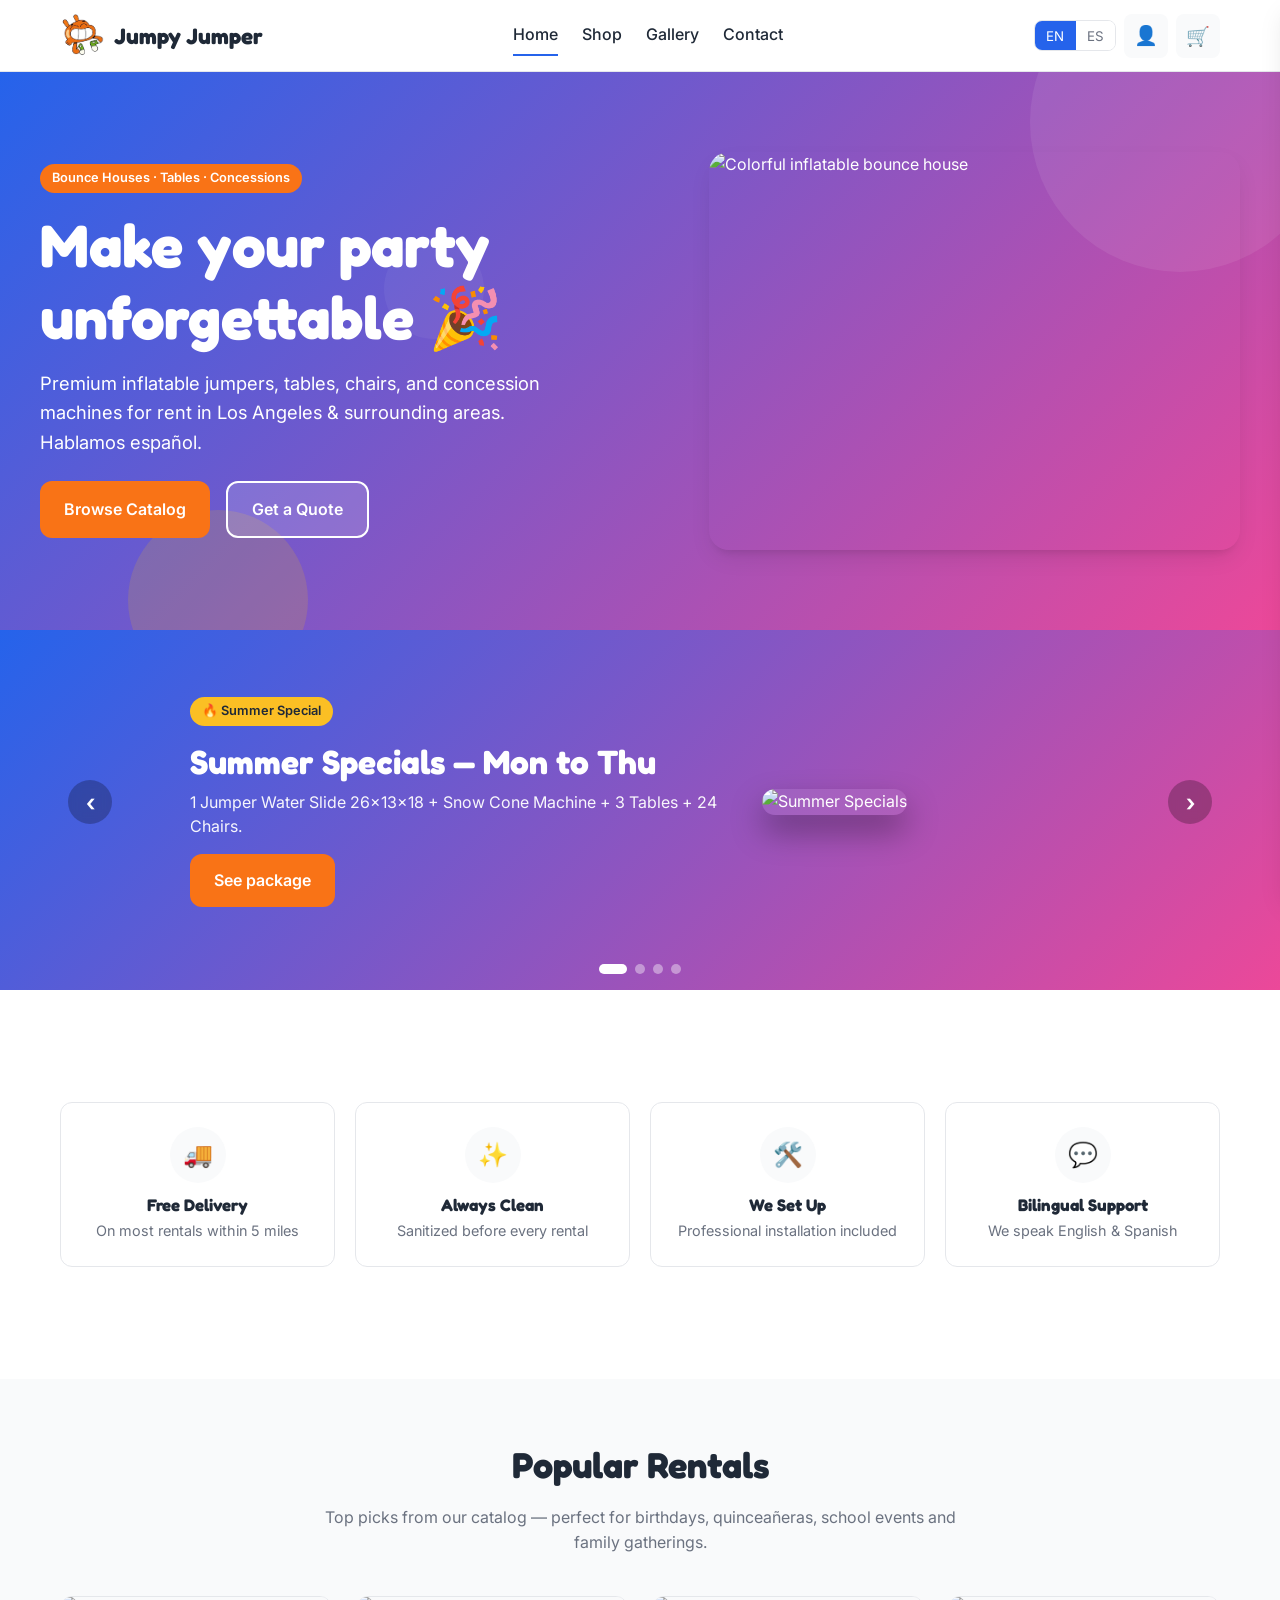
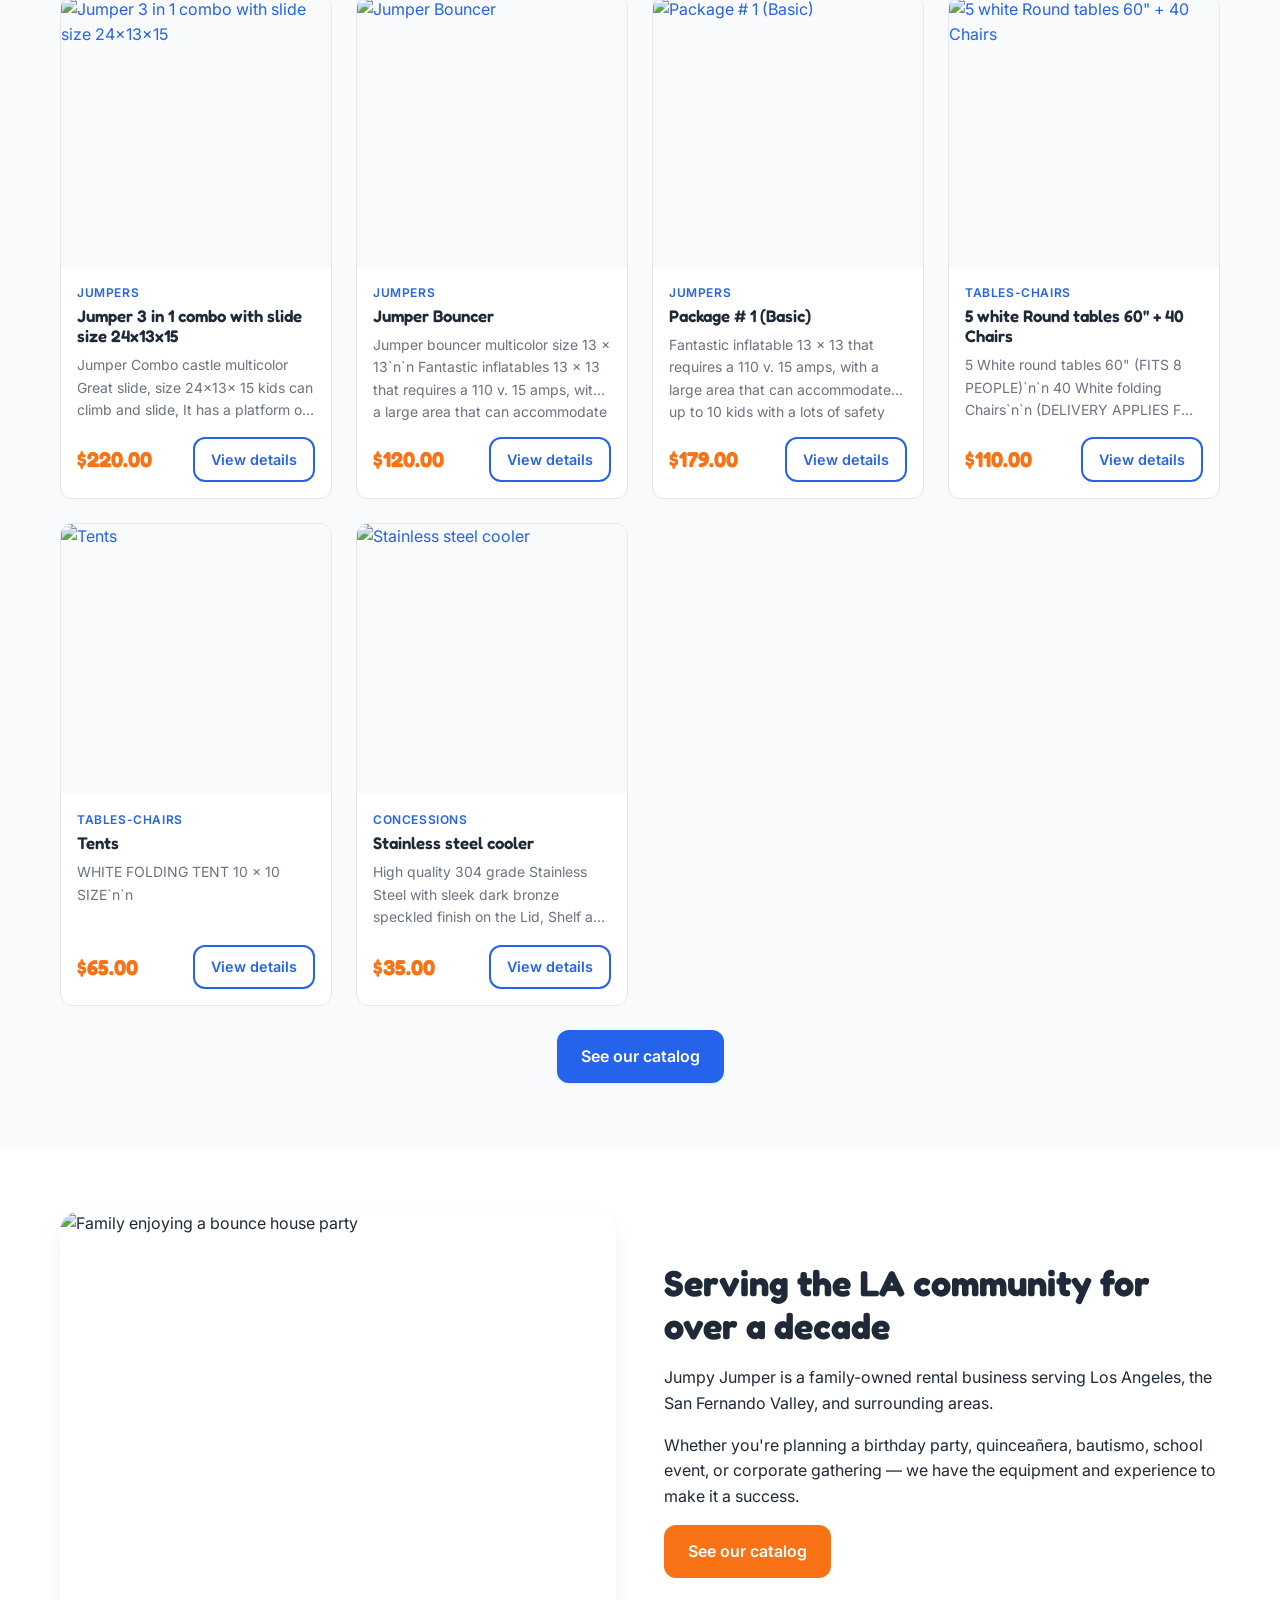
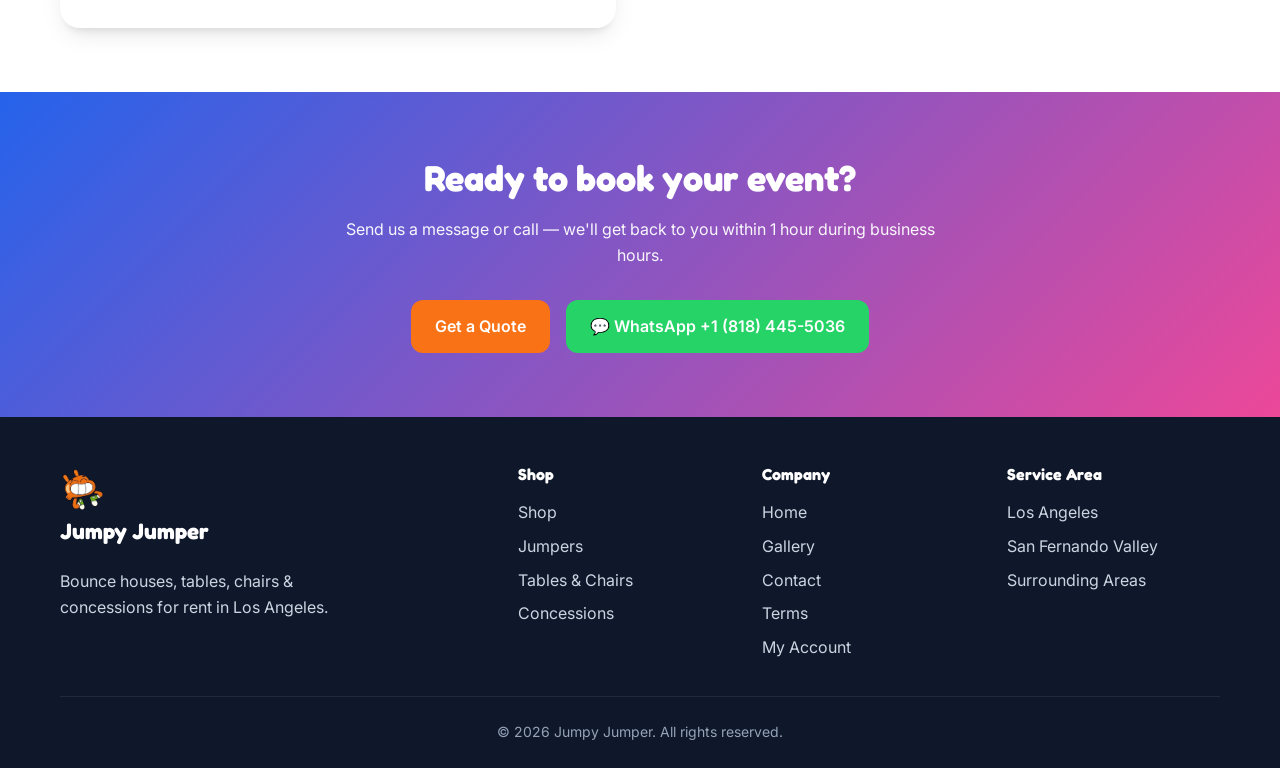
==== commit 112589df: "Actualizacion 2 Actualizacion 2" ====
--- a/index.html
+++ b/index.html
@@ -19,6 +19,7 @@
   <link rel="icon" type="image/png" href="assets/logo.png" />
 </head>
 <body>
+
   <header class="jj-header">
     <div class="jj-container jj-header__inner">
       <a href="index.html" class="jj-logo">
@@ -36,6 +37,9 @@
           <button data-set-lang="en" class="is-active">EN</button>
           <button data-set-lang="es">ES</button>
         </div>
+        <a href="account.html" class="jj-account-link jj-hide-mobile" aria-label="My Account" data-i18n-aria-label="nav.account">
+          <span aria-hidden="true">👤</span>
+        </a>
         <button id="jjCartBtn" class="jj-cart-btn" aria-label="Open cart">
           <span aria-hidden="true">🛒</span>
           <span id="jjCartCount" class="jj-cart-count" style="display: none;">0</span>
@@ -50,6 +54,8 @@
       <a href="contact.html" data-i18n="nav.contact">Contact</a>
     </div>
   </header>
+
+  <!-- HERO -->
   <section class="jj-hero">
     <div class="jj-hero__shapes">
       <span></span><span></span><span></span>
@@ -70,7 +76,6 @@
     </div>
   </section>
 
-  
   <!-- PROMO BANNER -->
   <section class="jj-promo-banner" id="jjPromoBanner">
     <div class="jj-container">
@@ -138,6 +143,7 @@
     </div>
   </section>
 
+  <!-- FEATURES -->
   <section class="jj-section">
     <div class="jj-container">
       <div class="jj-features">
@@ -165,6 +171,7 @@
     </div>
   </section>
 
+  <!-- FEATURED PRODUCTS -->
   <section class="jj-section jj-section--alt">
     <div class="jj-container">
       <div class="jj-section-header">
@@ -180,6 +187,7 @@
     </div>
   </section>
 
+  <!-- ABOUT -->
   <section class="jj-section">
     <div class="jj-container">
       <div class="jj-about-grid">
@@ -196,6 +204,7 @@
     </div>
   </section>
 
+  <!-- CTA -->
   <section class="jj-section" style="background: linear-gradient(135deg, var(--jj-blue), var(--jj-pink)); color: white; text-align: center;">
     <div class="jj-container">
       <h2 style="color: white;" data-i18n="home.cta.title">Ready to book your event?</h2>
@@ -206,6 +215,8 @@
       </div>
     </div>
   </section>
+
+  <!-- FOOTER -->
   <footer class="jj-footer">
     <div class="jj-container">
       <div class="jj-footer__grid">
@@ -230,7 +241,6 @@
           <a href="contact.html" data-i18n="nav.contact">Contact</a>
           <a href="terms.html" data-i18n="nav.terms">Terms</a>
           <a href="account.html" data-i18n="nav.account">My Account</a>
-          <a href="https://wa.me/18184455036" target="_blank" rel="noopener">WhatsApp</a>
         </div>
         <div>
           <h4 data-i18n="footer.service">Service Area</h4>
@@ -244,6 +254,8 @@
       </div>
     </div>
   </footer>
+
+  <!-- CART -->
   <div id="jjCartOverlay" class="jj-cart-overlay"></div>
   <aside id="jjCart" class="jj-cart" aria-label="Shopping cart">
     <div class="jj-cart__header">
@@ -263,10 +275,11 @@
       <p class="jj-cart__note" data-i18n="cart.note">We'll confirm availability and total (incl. delivery & taxes) within 1 hour.</p>
     </div>
   </aside>
+
   <script src="js/i18n.js"></script>
   <script src="js/cart.js"></script>
   <script src="js/main.js"></script>
   <script src="js/animations.js"></script>
   <script>jjApplyI18N(jjGetLang());</script>
 </body>
-</html>+</html>
--- a/css/styles.css
+++ b/css/styles.css
@@ -1,5 +1,5 @@
 /* ============================================
-   JUMPY JUMPER —â€ Modern re-design
+   JUMPY JUMPER ÃƒÂ¢Ã¢â€šÂ¬Ã¢â‚¬ÂÃƒÆ’Ã‚Â¢ÃƒÂ¢Ã¢â‚¬Å¡Ã‚Â¬Ãƒâ€šÃ‚Â Modern re-design
    Mobile-first, bilingual, WCAG-friendly
    ============================================ */
 
@@ -996,124 +996,6 @@
   .jj-account-tab { padding: 0.75rem 1rem; font-size: 0.85rem; min-width: auto; }
 }
 
-/* ============================================
-   PROMO BANNER (slider de promociones)
-   ============================================ */
-.jj-promo-banner {
-  position: relative;
-  background: linear-gradient(135deg, var(--jj-blue) 0%, var(--jj-pink) 100%);
-  padding: 1rem 0;
-  overflow: hidden;
-}
-.jj-promo-banner__inner {
-  position: relative;
-  min-height: 280px;
-  display: flex;
-  align-items: center;
-}
-.jj-promo-slide {
-  position: absolute;
-  inset: 0;
-  display: grid;
-  grid-template-columns: 1fr;
-  align-items: center;
-  gap: 2rem;
-  opacity: 0;
-  transform: translateX(40px);
-  transition: opacity 0.7s ease, transform 0.7s ease;
-  pointer-events: none;
-  color: white;
-}
-.jj-promo-slide.is-active {
-  opacity: 1;
-  transform: translateX(0);
-  pointer-events: auto;
-  position: relative;
-}
-.jj-promo-slide__content { z-index: 2; }
-.jj-promo-slide__content .jj-tag {
-  background: var(--jj-yellow);
-  color: var(--jj-text);
-}
-.jj-promo-slide__title {
-  color: white;
-  font-size: clamp(1.5rem, 4vw, 2.4rem);
-  margin-bottom: 0.5rem;
-}
-.jj-promo-slide__desc {
-  opacity: 0.95;
-  margin-bottom: 1.25rem;
-  max-width: 540px;
-  font-size: 1.05rem;
-}
-.jj-promo-slide__image {
-  display: none;
-  border-radius: var(--jj-radius-lg);
-  overflow: hidden;
-  box-shadow: 0 20px 40px rgba(0,0,0,0.3);
-  aspect-ratio: 16/10;
-}
-.jj-promo-slide__image img { width: 100%; height: 100%; object-fit: cover; }
-
-.jj-promo-banner__dots {
-  position: absolute;
-  bottom: 16px;
-  left: 50%;
-  transform: translateX(-50%);
-  display: flex;
-  gap: 0.5rem;
-  z-index: 5;
-}
-.jj-promo-banner__dot {
-  width: 10px;
-  height: 10px;
-  border-radius: 50%;
-  background: rgba(255,255,255,0.4);
-  border: none;
-  cursor: pointer;
-  transition: all 0.25s ease;
-  padding: 0;
-}
-.jj-promo-banner__dot.is-active {
-  background: white;
-  width: 28px;
-  border-radius: 5px;
-}
-
-.jj-promo-banner__arrows {
-  position: absolute;
-  inset: 0;
-  display: flex;
-  align-items: center;
-  justify-content: space-between;
-  padding: 0 1rem;
-  pointer-events: none;
-  z-index: 4;
-}
-.jj-promo-banner__arrow {
-  pointer-events: auto;
-  width: 40px;
-  height: 40px;
-  border-radius: 50%;
-  background: rgba(255,255,255,0.2);
-  color: white;
-  font-size: 1.2rem;
-  display: grid;
-  place-items: center;
-  backdrop-filter: blur(4px);
-  transition: all 0.25s ease;
-}
-.jj-promo-banner__arrow:hover {
-  background: rgba(255,255,255,0.35);
-  transform: scale(1.08);
-}
-
-@media (min-width: 880px) {
-  .jj-promo-slide {
-    grid-template-columns: 1.3fr 1fr;
-  }
-  .jj-promo-slide__image { display: block; }
-}
 
 
 /* ============================================
@@ -1280,13 +1162,13 @@
 .jj-promo-banner {
   position: relative;
   background: linear-gradient(135deg, var(--jj-blue) 0%, var(--jj-pink) 100%);
-  padding: 1rem 0 2.5rem;
+  padding: 1.5rem 0 3rem;
   overflow: hidden;
-  min-height: 220px;
+  min-height: 260px;
 }
 .jj-promo-banner__inner {
   position: relative;
-  min-height: 200px;
+  min-height: 240px;
   display: flex;
   align-items: center;
 }
@@ -1296,14 +1178,14 @@
   display: grid;
   grid-template-columns: 1fr;
   align-items: center;
-  gap: 1rem;
+  gap: 1.25rem;
   opacity: 0;
   transform: translateX(40px);
   transition: opacity 0.7s ease, transform 0.7s ease;
   pointer-events: none;
   color: white;
-  padding-right: 60px;
-  padding-left: 60px;
+  /* MÃƒÆ’Ã‚Â¡s padding lateral para que las flechas (que estÃƒÆ’Ã‚Â¡n fuera) no tapen nada */
+  padding: 0 110px;
 }
 .jj-promo-slide.is-active {
   opacity: 1;
@@ -1318,34 +1200,41 @@
 }
 .jj-promo-slide__title {
   color: white;
-  font-size: clamp(1.2rem, 3vw, 1.7rem);
-  margin-bottom: 0.35rem;
+  font-size: clamp(1.3rem, 3vw, 1.85rem);
+  margin-bottom: 0.5rem;
 }
 .jj-promo-slide__desc {
   opacity: 0.95;
-  margin-bottom: 0.85rem;
+  margin-bottom: 1rem;
   max-width: 540px;
-  font-size: 0.9rem;
-  line-height: 1.4;
-}
+  font-size: 0.95rem;
+  line-height: 1.5;
+}
+
+/* Imagen: ancho y alto respetados naturalmente, solo limita alto mÃƒÆ’Ã‚Â¡ximo */
 .jj-promo-slide__image {
   display: none;
+  max-height: 220px;
+  max-width: 520px;
   border-radius: var(--jj-radius-lg);
   overflow: hidden;
-  box-shadow: 0 12px 24px rgba(0,0,0,0.3);
-  aspect-ratio: 4/3;
-  max-height: 160px;
+  box-shadow: 0 16px 32px rgba(0,0,0,0.35);
+  align-self: center;
+  justify-self: end;
+  background: rgba(255,255,255,0.08);
 }
 .jj-promo-slide__image img {
-  width: 100%;
-  height: 100%;
-  object-fit: cover;
-  object-position: center;
+  display: block;
+  max-height: 220px;
+  max-width: 520px;
+  width: auto;
+  height: auto;
+  object-fit: contain;
 }
 
 .jj-promo-banner__dots {
   position: absolute;
-  bottom: 0.75rem;
+  bottom: 1rem;
   left: 50%;
   transform: translateX(-50%);
   display: flex;
@@ -1368,49 +1257,449 @@
   border-radius: 5px;
 }
 
+/* Flechas: pegadas al borde absoluto del banner, fuera del contenido */
 .jj-promo-banner__arrows {
   position: absolute;
-  top: 50%;
+  top: 0;
   left: 0;
   right: 0;
-  transform: translateY(-50%);
+  bottom: 0;
   display: flex;
   justify-content: space-between;
-  padding: 0 0.75rem;
+  align-items: center;
   pointer-events: none;
   z-index: 4;
+  /* Sin padding: las flechas quedan en el borde mismo del banner */
+  padding: 0 0.5rem;
 }
 .jj-promo-banner__arrow {
   pointer-events: auto;
-  width: 36px;
-  height: 36px;
+  width: 44px;
+  height: 44px;
   border-radius: 50%;
-  background: rgba(255,255,255,0.25);
-  color: white;
-  font-size: 1.2rem;
+  background: rgba(0,0,0,0.25);
+  color: white;
+  font-size: 1.5rem;
+  font-weight: 600;
   display: grid;
   place-items: center;
   backdrop-filter: blur(6px);
   transition: all 0.2s ease;
+  flex-shrink: 0;
 }
 .jj-promo-banner__arrow:hover {
-  background: rgba(255,255,255,0.4);
+  background: rgba(0,0,0,0.5);
   transform: scale(1.1);
 }
 
 @media (min-width: 880px) {
-  .jj-promo-banner { padding: 1.25rem 0 2.5rem; }
-  .jj-promo-banner__inner { min-height: 220px; }
+  .jj-promo-banner { padding: 2rem 0 3rem; }
+  .jj-promo-banner__inner { min-height: 280px; }
   .jj-promo-slide {
-    grid-template-columns: 1.3fr 1fr;
-    padding-right: 80px;
-    padding-left: 80px;
-    gap: 1.5rem;
+    grid-template-columns: 1fr auto;
+    padding: 0 130px;
+    gap: 2rem;
   }
   .jj-promo-slide__image {
     display: block;
-    max-height: 180px;
+    max-height: 260px;
+    max-width: 620px;
   }
-  .jj-promo-slide__title { font-size: clamp(1.5rem, 3.5vw, 2rem); }
-  .jj-promo-slide__desc { font-size: 0.95rem; }
-}
+  .jj-promo-slide__image img {
+    max-height: 260px;
+    max-width: 620px;
+  }
+  .jj-promo-slide__title { font-size: clamp(1.5rem, 3vw, 2.1rem); }
+  .jj-promo-slide__desc { font-size: 1rem; }
+}
+
+
+/* ============================================
+   CHECKOUT
+   ============================================ */
+.jj-checkout-layout {
+  display: grid;
+  grid-template-columns: 1fr;
+  gap: 2rem;
+  max-width: 1200px;
+  margin: 0 auto;
+}
+
+.jj-checkout-main {
+  min-width: 0;
+}
+
+.jj-stepper {
+  display: flex;
+  align-items: center;
+  gap: 0.5rem;
+  margin-bottom: 2rem;
+  padding: 1rem 1.25rem;
+  background: white;
+  border: 1px solid var(--jj-border);
+  border-radius: var(--jj-radius);
+}
+.jj-stepper__step {
+  display: flex;
+  align-items: center;
+  gap: 0.5rem;
+  flex-shrink: 0;
+  opacity: 0.4;
+  transition: opacity 0.25s ease;
+}
+.jj-stepper__step.is-active, .jj-stepper__step.is-done {
+  opacity: 1;
+}
+.jj-stepper__num {
+  width: 32px;
+  height: 32px;
+  border-radius: 50%;
+  background: var(--jj-bg-alt);
+  color: var(--jj-text-muted);
+  display: grid;
+  place-items: center;
+  font-weight: 700;
+  font-size: 0.9rem;
+  transition: all 0.25s ease;
+  flex-shrink: 0;
+}
+.jj-stepper__step.is-active .jj-stepper__num {
+  background: var(--jj-blue);
+  color: white;
+  box-shadow: 0 0 0 4px rgba(37, 99, 235, 0.15);
+}
+.jj-stepper__step.is-done .jj-stepper__num {
+  background: var(--jj-green);
+  color: white;
+}
+.jj-stepper__step.is-done .jj-stepper__num::before {
+  content: "\2713";
+}
+.jj-stepper__step.is-done .jj-stepper__num span {
+  display: none;
+}
+.jj-stepper__step.is-done .jj-stepper__num {
+  font-size: 0;  /* hide original number */
+  font-size: 0.9rem;
+}
+.jj-stepper__step.is-done .jj-stepper__num::before {
+  font-size: 1rem;
+}
+.jj-stepper__label {
+  font-weight: 500;
+  font-size: 0.9rem;
+  white-space: nowrap;
+}
+.jj-stepper__line {
+  flex: 1;
+  height: 2px;
+  background: var(--jj-border);
+  min-width: 20px;
+}
+
+.jj-checkout-panel {
+  display: none;
+  background: white;
+  border: 1px solid var(--jj-border);
+  border-radius: var(--jj-radius-lg);
+  padding: 2rem;
+  animation: jjFadeInUp 0.35s cubic-bezier(0.16, 1, 0.3, 1);
+}
+.jj-checkout-panel.is-active { display: block; }
+.jj-checkout-panel h2 {
+  font-size: 1.4rem;
+  margin-bottom: 0.25rem;
+}
+.jj-checkout-panel h3 {
+  font-size: 1.05rem;
+  margin-top: 2rem;
+  margin-bottom: 1rem;
+  padding-bottom: 0.5rem;
+  border-bottom: 1px solid var(--jj-border);
+  color: var(--jj-text);
+}
+.jj-checkout-sub {
+  color: var(--jj-text-muted);
+  font-size: 0.95rem;
+  margin-bottom: 1.5rem;
+}
+.jj-checkout-actions {
+  display: flex;
+  justify-content: space-between;
+  margin-top: 1.5rem;
+  gap: 1rem;
+  flex-wrap: wrap;
+}
+
+/* Extra options (cards with icon + body + price) */
+.jj-extra-options {
+  display: grid;
+  gap: 0.75rem;
+  margin-bottom: 0.5rem;
+}
+.jj-extra-option {
+  display: block;
+  cursor: pointer;
+  background: white;
+  border: 2px solid var(--jj-border);
+  border-radius: var(--jj-radius);
+  padding: 1rem;
+  transition: all 0.2s ease;
+  position: relative;
+}
+.jj-extra-option:hover {
+  border-color: var(--jj-blue);
+  background: rgba(37, 99, 235, 0.03);
+}
+.jj-extra-option input {
+  position: absolute;
+  top: 1rem;
+  right: 1rem;
+  width: 20px;
+  height: 20px;
+  cursor: pointer;
+  accent-color: var(--jj-blue);
+}
+.jj-extra-option--radio { padding-left: 1rem; }
+.jj-extra-option__body {
+  display: grid;
+  grid-template-columns: auto 1fr auto;
+  gap: 1rem;
+  align-items: center;
+  padding-right: 2rem;
+}
+.jj-extra-option__icon {
+  width: 44px;
+  height: 44px;
+  border-radius: 50%;
+  background: var(--jj-bg-alt);
+  display: grid;
+  place-items: center;
+  font-size: 1.4rem;
+  flex-shrink: 0;
+}
+.jj-extra-option__name {
+  font-weight: 600;
+  font-size: 0.95rem;
+  color: var(--jj-text);
+  margin-bottom: 0.15rem;
+}
+.jj-extra-option__desc {
+  font-size: 0.85rem;
+  color: var(--jj-text-muted);
+  line-height: 1.4;
+}
+.jj-extra-option__price {
+  font-weight: 700;
+  font-size: 1rem;
+  color: var(--jj-blue);
+  white-space: nowrap;
+}
+
+/* Payment box */
+.jj-payment-box {
+  display: flex;
+  gap: 1rem;
+  padding: 1.25rem;
+  background: linear-gradient(135deg, #fef3c7 0%, #fde68a 100%);
+  border-left: 4px solid var(--jj-orange);
+  border-radius: var(--jj-radius);
+  margin-bottom: 1rem;
+}
+.jj-payment-box__icon {
+  font-size: 2rem;
+  flex-shrink: 0;
+}
+.jj-payment-box__title {
+  font-weight: 700;
+  font-size: 1rem;
+  color: #92400e;
+  margin-bottom: 0.25rem;
+}
+.jj-payment-box__desc {
+  font-size: 0.875rem;
+  color: #78350f;
+  line-height: 1.5;
+}
+
+/* Summary panel (right side) */
+.jj-checkout-summary {
+  background: white;
+  border: 1px solid var(--jj-border);
+  border-radius: var(--jj-radius-lg);
+  padding: 1.5rem;
+  height: fit-content;
+  position: sticky;
+  top: 90px;
+}
+.jj-checkout-summary h3 {
+  font-size: 1.1rem;
+  margin-bottom: 1rem;
+  padding-bottom: 0.75rem;
+  border-bottom: 2px solid var(--jj-border);
+}
+.jj-summary-items {
+  max-height: 280px;
+  overflow-y: auto;
+  margin-bottom: 1rem;
+}
+.jj-summary-item {
+  display: grid;
+  grid-template-columns: 48px 1fr auto;
+  gap: 0.75rem;
+  padding: 0.5rem 0;
+  border-bottom: 1px solid var(--jj-border);
+  align-items: center;
+}
+.jj-summary-item img {
+  width: 48px;
+  height: 48px;
+  border-radius: var(--jj-radius-sm);
+  object-fit: cover;
+}
+.jj-summary-item__name {
+  font-size: 0.85rem;
+  font-weight: 500;
+  line-height: 1.3;
+}
+.jj-summary-item__meta {
+  font-size: 0.75rem;
+  color: var(--jj-text-muted);
+}
+.jj-summary-item__total {
+  font-size: 0.9rem;
+  font-weight: 600;
+  color: var(--jj-text);
+}
+.jj-summary-totals {
+  border-top: 1px solid var(--jj-border);
+  padding-top: 1rem;
+  margin-bottom: 1rem;
+}
+.jj-summary-row {
+  display: flex;
+  justify-content: space-between;
+  margin-bottom: 0.5rem;
+  font-size: 0.9rem;
+  color: var(--jj-text-muted);
+}
+.jj-summary-row span:last-child {
+  color: var(--jj-text);
+  font-weight: 500;
+}
+.jj-summary-row--total {
+  border-top: 2px solid var(--jj-border);
+  padding-top: 0.75rem;
+  margin-top: 0.75rem;
+  font-size: 1.15rem;
+  font-weight: 700;
+  color: var(--jj-text);
+}
+.jj-summary-row--total span:last-child {
+  color: var(--jj-orange);
+  font-size: 1.3rem;
+}
+.jj-summary-note {
+  font-size: 0.8rem;
+  color: var(--jj-text-muted);
+  font-style: italic;
+  margin: 0.5rem 0 0;
+}
+
+.jj-summary-trust {
+  border-top: 1px solid var(--jj-border);
+  padding-top: 1rem;
+  display: grid;
+  gap: 0.5rem;
+}
+.jj-summary-trust__item {
+  display: flex;
+  align-items: center;
+  gap: 0.5rem;
+  font-size: 0.85rem;
+  color: var(--jj-text-muted);
+}
+
+/* Success state */
+.jj-checkout-success {
+  background: white;
+  border: 1px solid var(--jj-border);
+  border-radius: var(--jj-radius-lg);
+  padding: 3rem 2rem;
+  text-align: center;
+  animation: jjFadeInUp 0.5s cubic-bezier(0.16, 1, 0.3, 1);
+}
+.jj-checkout-success__icon {
+  font-size: 4rem;
+  margin-bottom: 1rem;
+}
+.jj-checkout-success h2 {
+  font-size: 1.8rem;
+  margin-bottom: 0.5rem;
+  color: var(--jj-green);
+}
+.jj-checkout-success > p {
+  color: var(--jj-text-muted);
+  max-width: 500px;
+  margin: 0 auto 1.5rem;
+}
+.jj-checkout-success__details {
+  display: inline-block;
+  background: var(--jj-bg-alt);
+  border-radius: var(--jj-radius);
+  padding: 1.25rem 1.5rem;
+  text-align: left;
+  margin: 1rem 0;
+}
+.jj-success-detail {
+  font-size: 0.95rem;
+  padding: 0.25rem 0;
+  color: var(--jj-text);
+}
+
+@media (min-width: 920px) {
+  .jj-checkout-layout {
+    grid-template-columns: 1fr 380px;
+    gap: 2.5rem;
+  }
+}
+
+@media (max-width: 560px) {
+  .jj-checkout-panel { padding: 1.25rem; }
+  .jj-stepper { padding: 0.75rem; }
+  .jj-stepper__label { display: none; }
+  .jj-stepper__step.is-active .jj-stepper__label { display: inline; }
+  .jj-extra-option__body {
+    grid-template-columns: 1fr;
+    gap: 0.5rem;
+  }
+  .jj-extra-option__icon { width: 36px; height: 36px; font-size: 1.2rem; }
+}
+
+
+/* Account link in header (top right) */
+.jj-account-link {
+  display: inline-flex;
+  align-items: center;
+  justify-content: center;
+  width: 44px;
+  height: 44px;
+  border-radius: var(--jj-radius-sm);
+  background: var(--jj-bg-alt);
+  color: var(--jj-text);
+  font-size: 1.2rem;
+  transition: background 0.2s ease, color 0.2s ease;
+  text-decoration: none;
+}
+.jj-account-link:hover {
+  background: var(--jj-blue);
+  color: white;
+}
+.jj-account-link.is-active {
+  background: var(--jj-blue);
+  color: white;
+}
+.jj-hide-mobile { display: none; }
+@media (min-width: 880px) {
+  .jj-hide-mobile { display: inline-flex; }
+}
